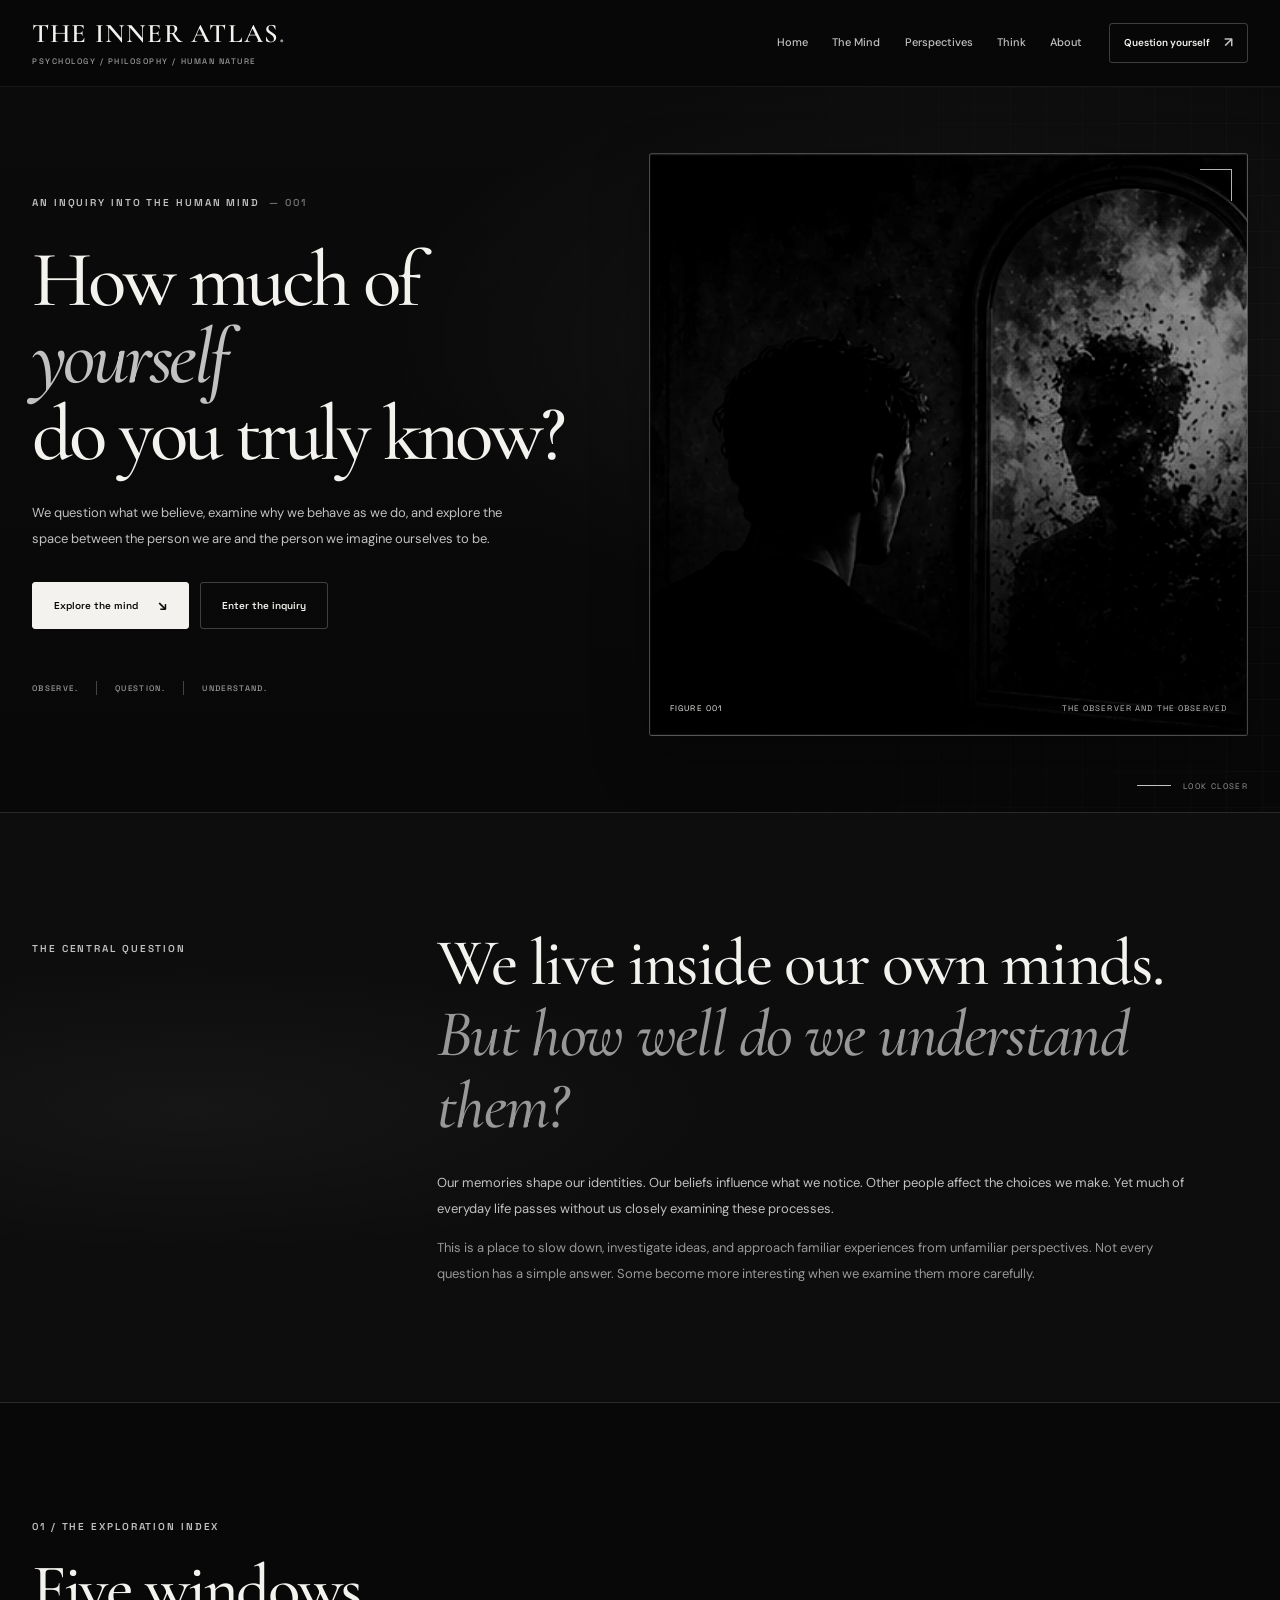
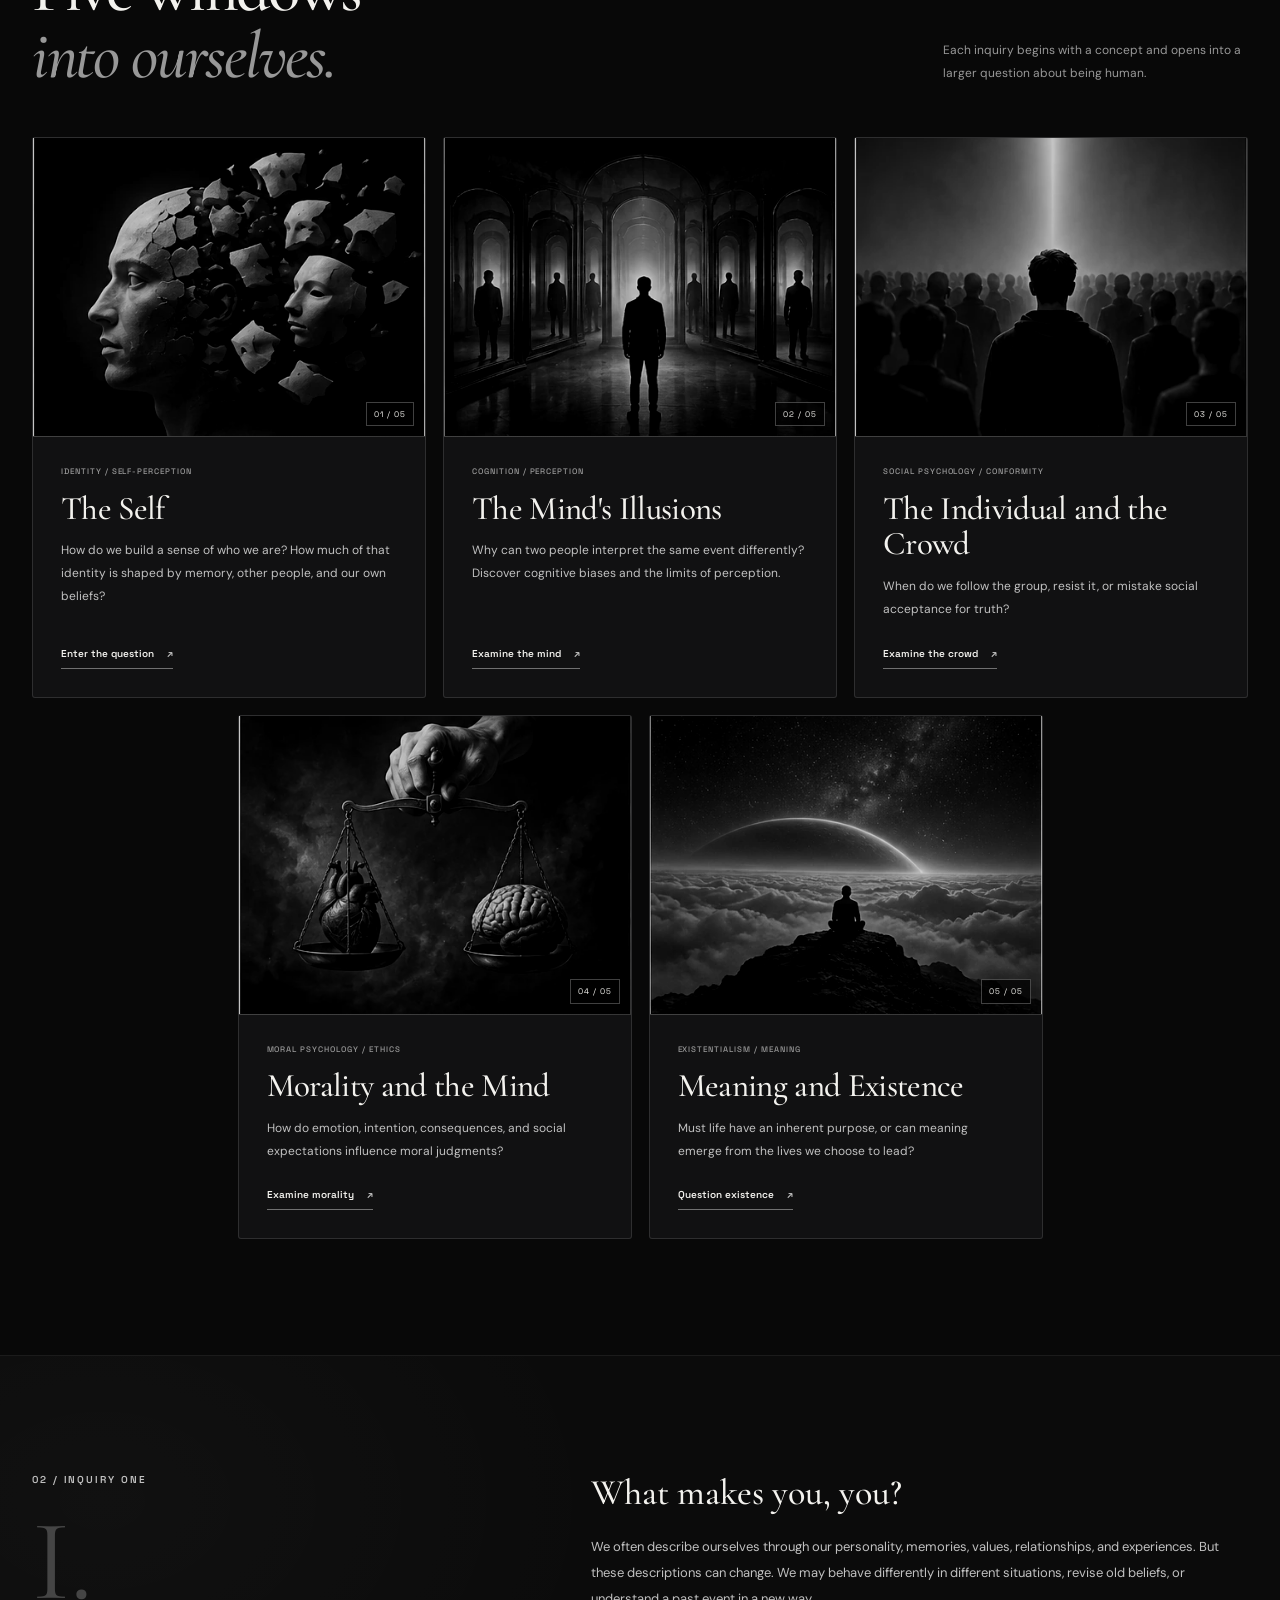
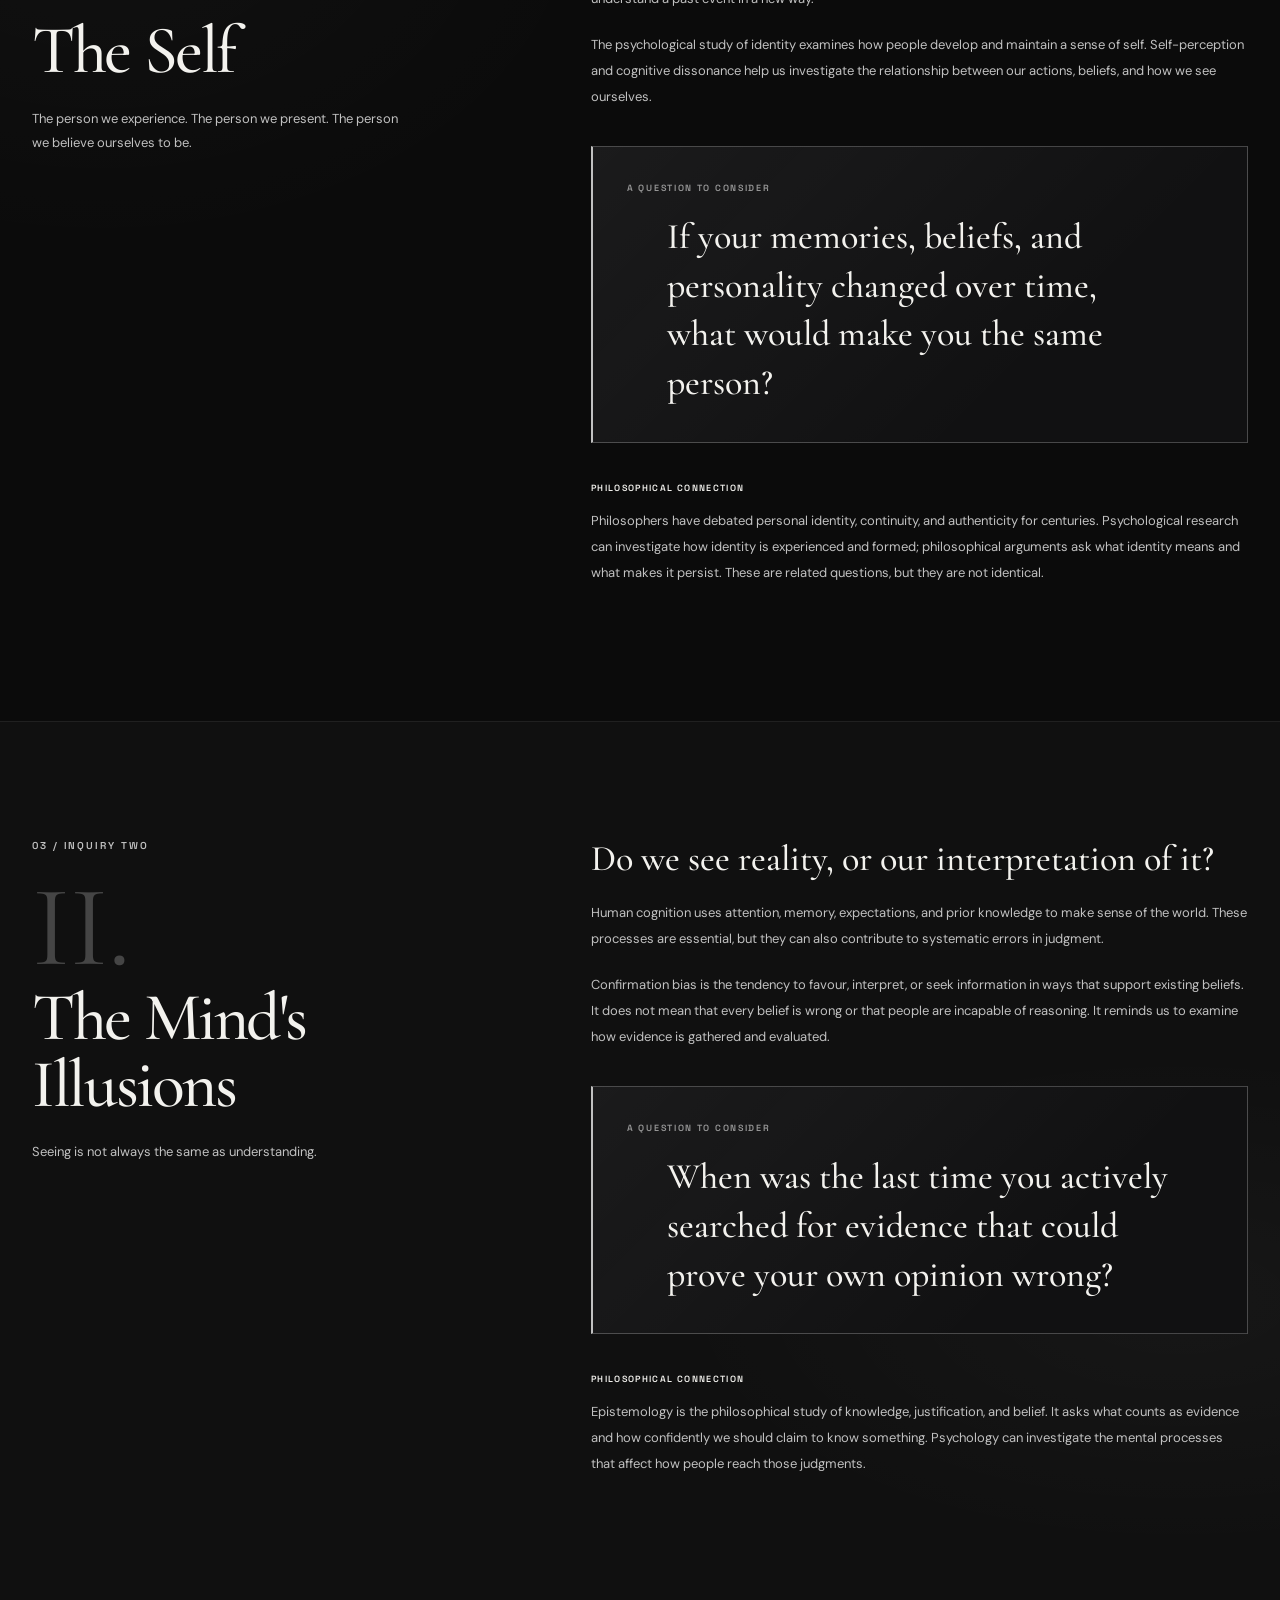
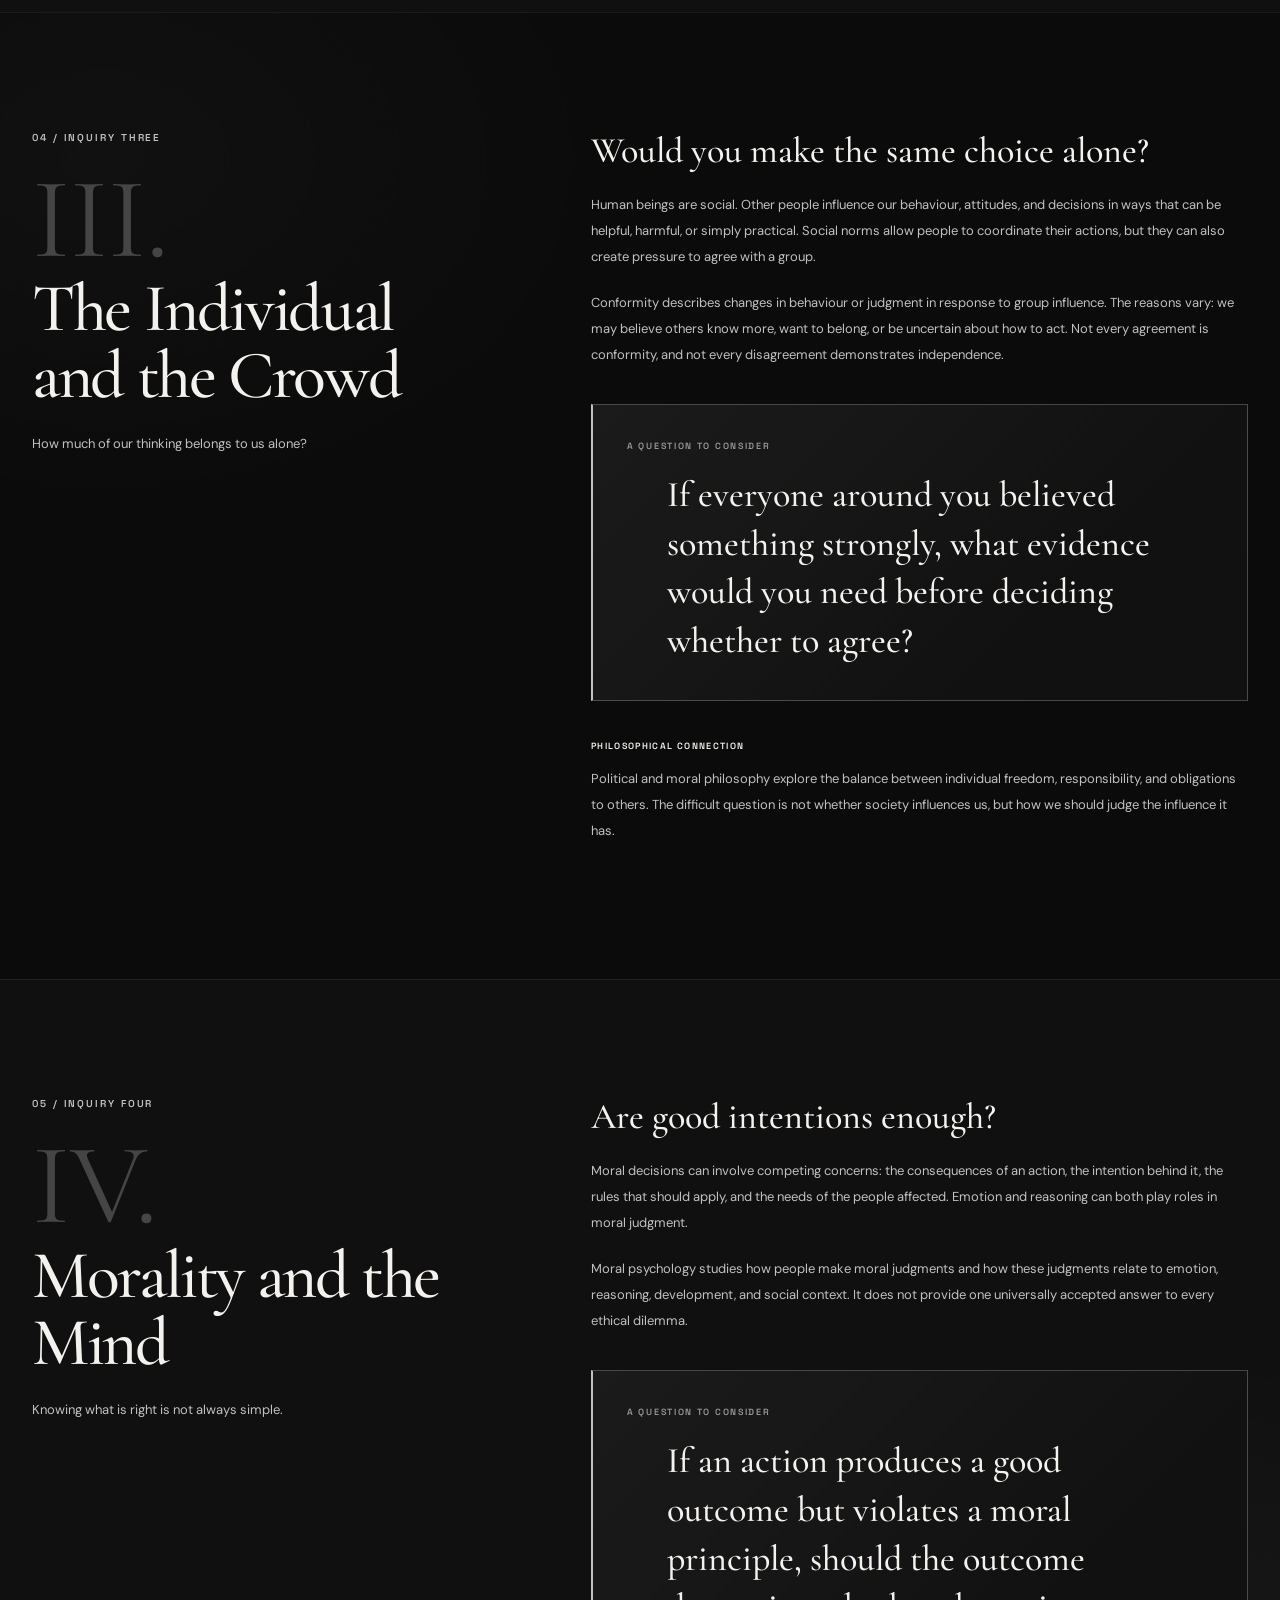
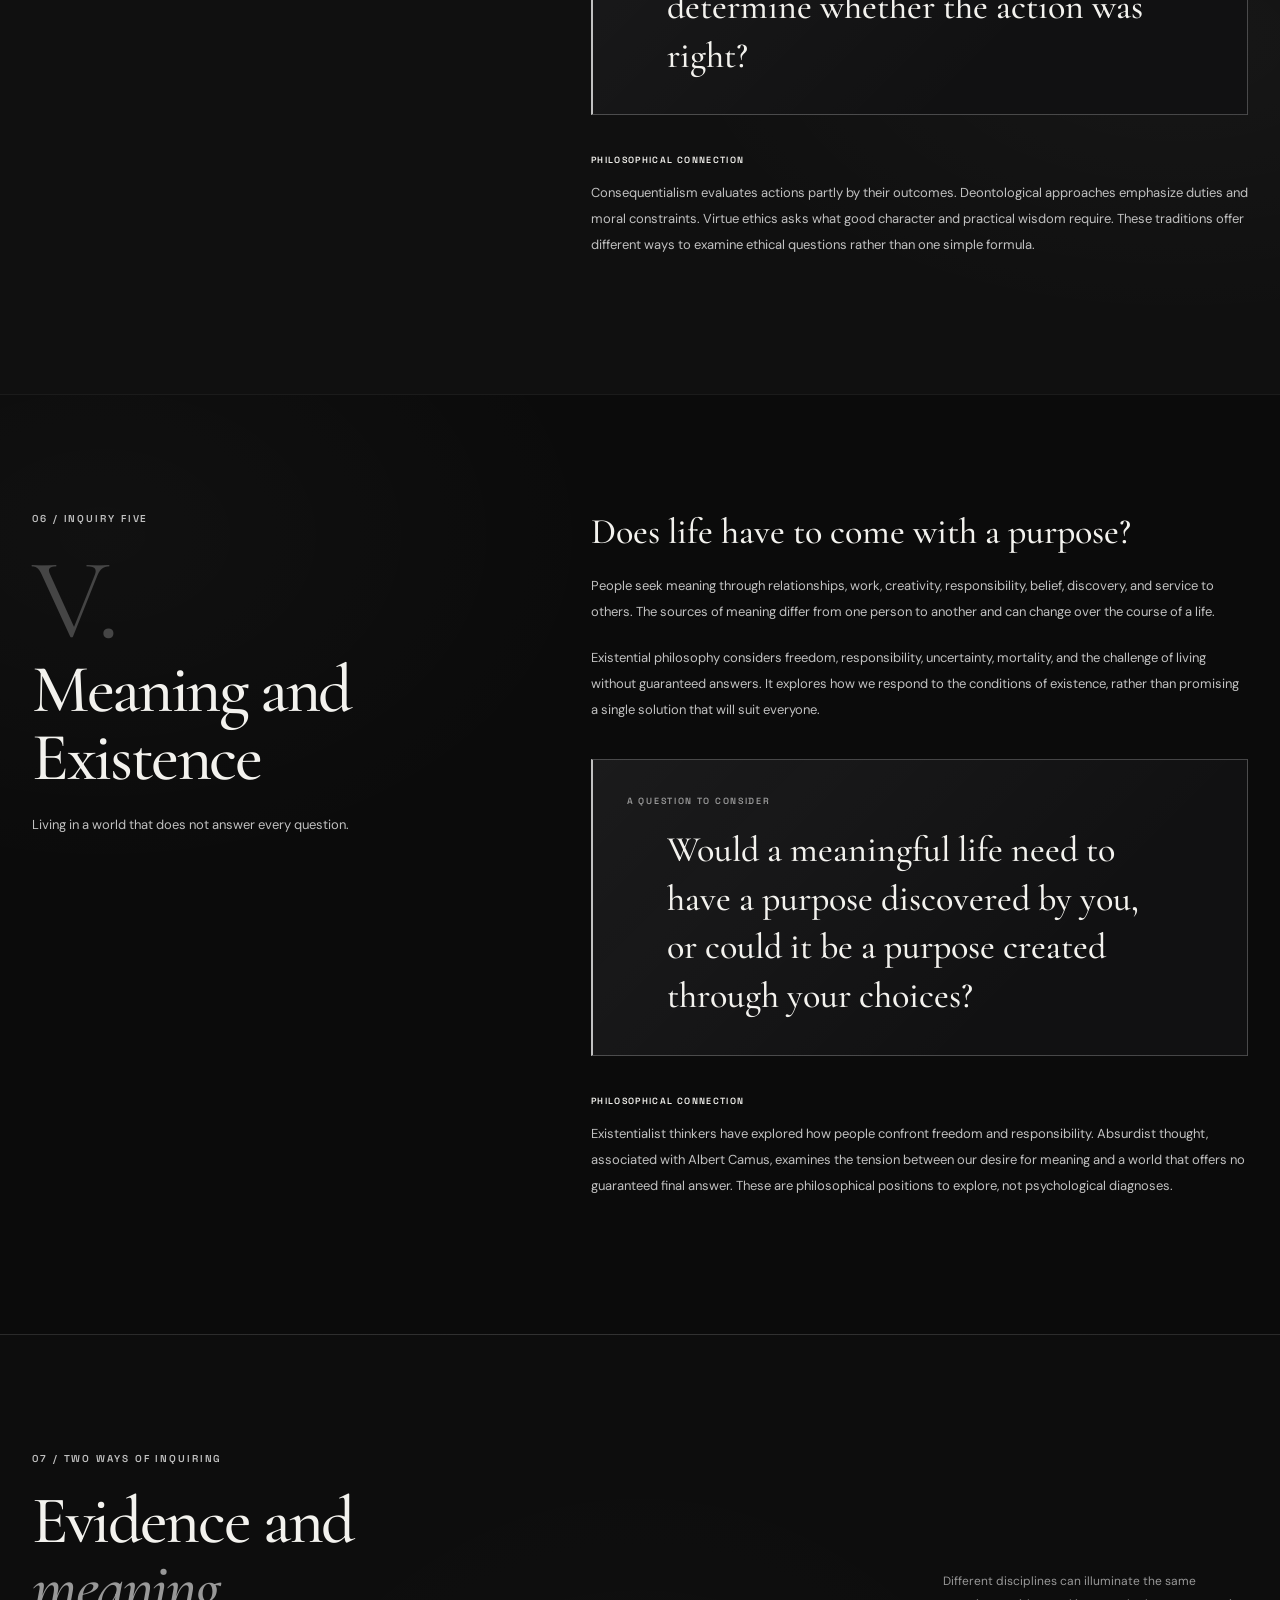
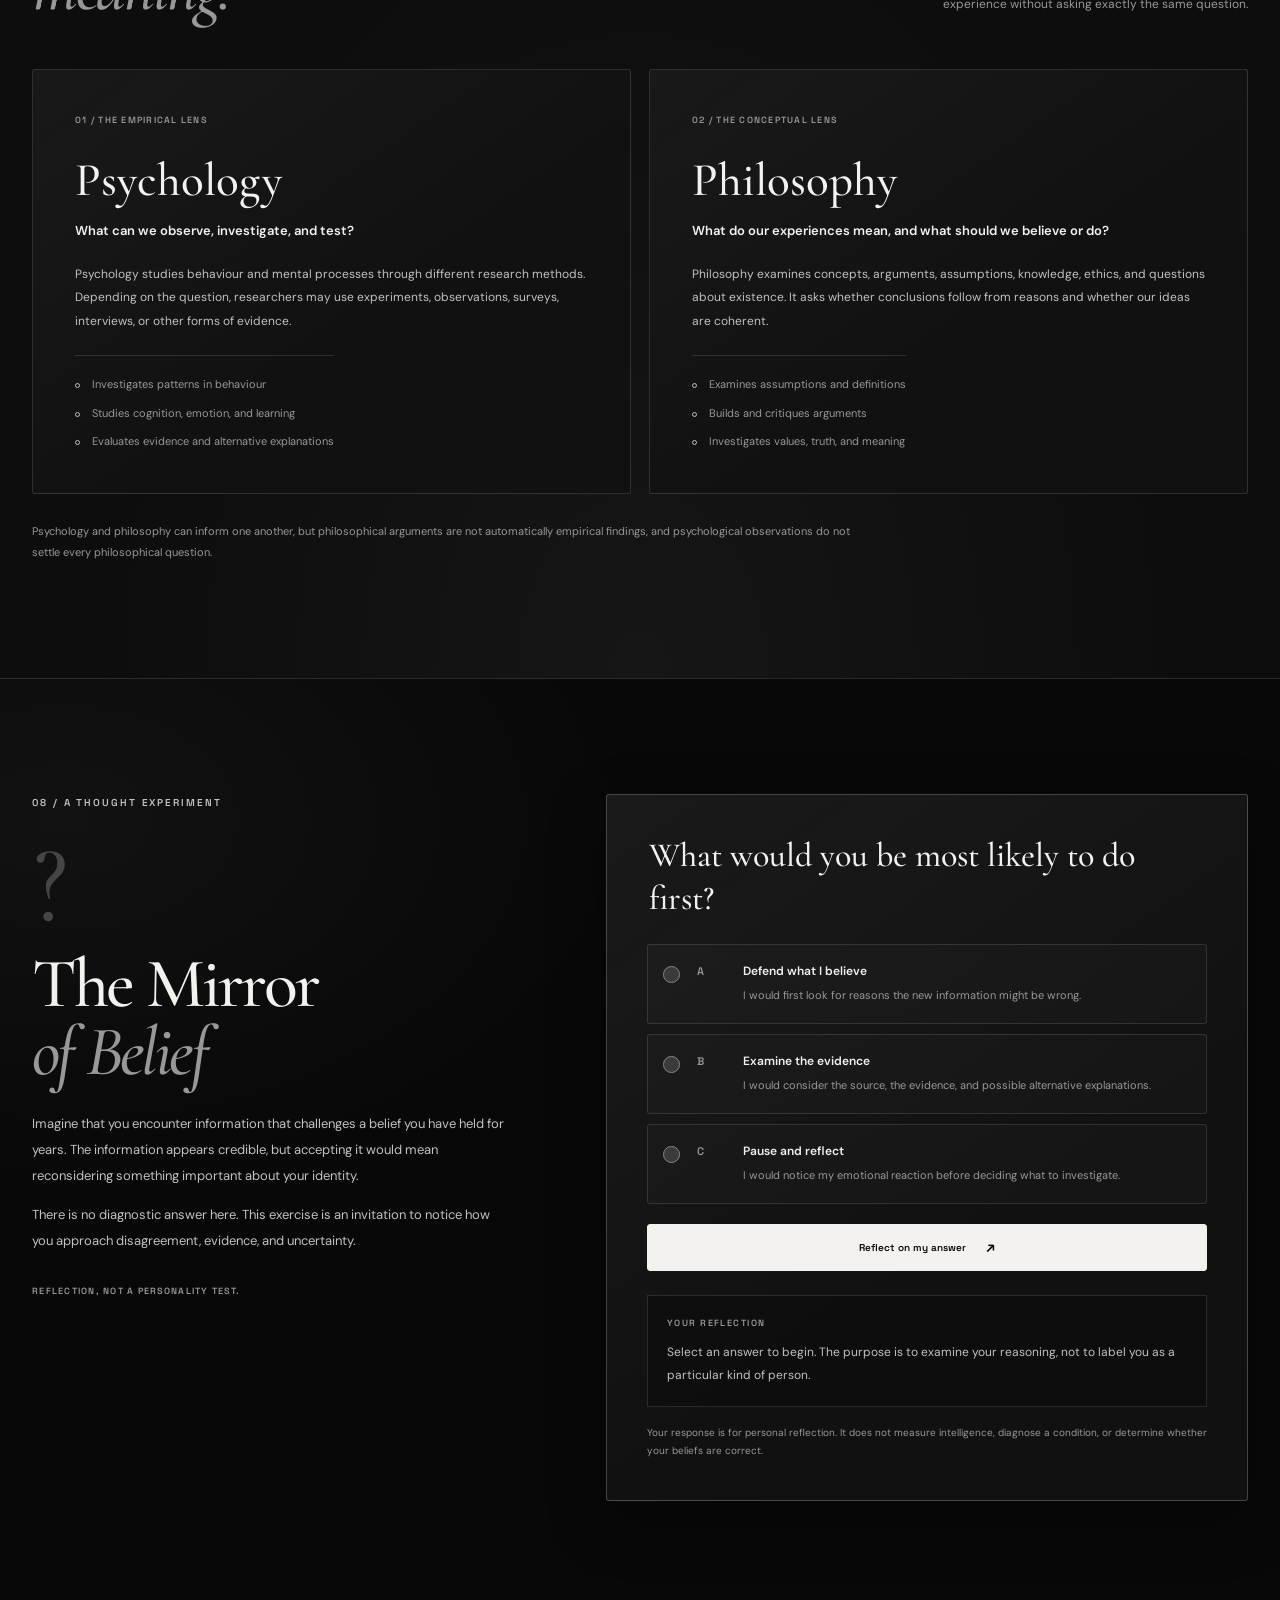
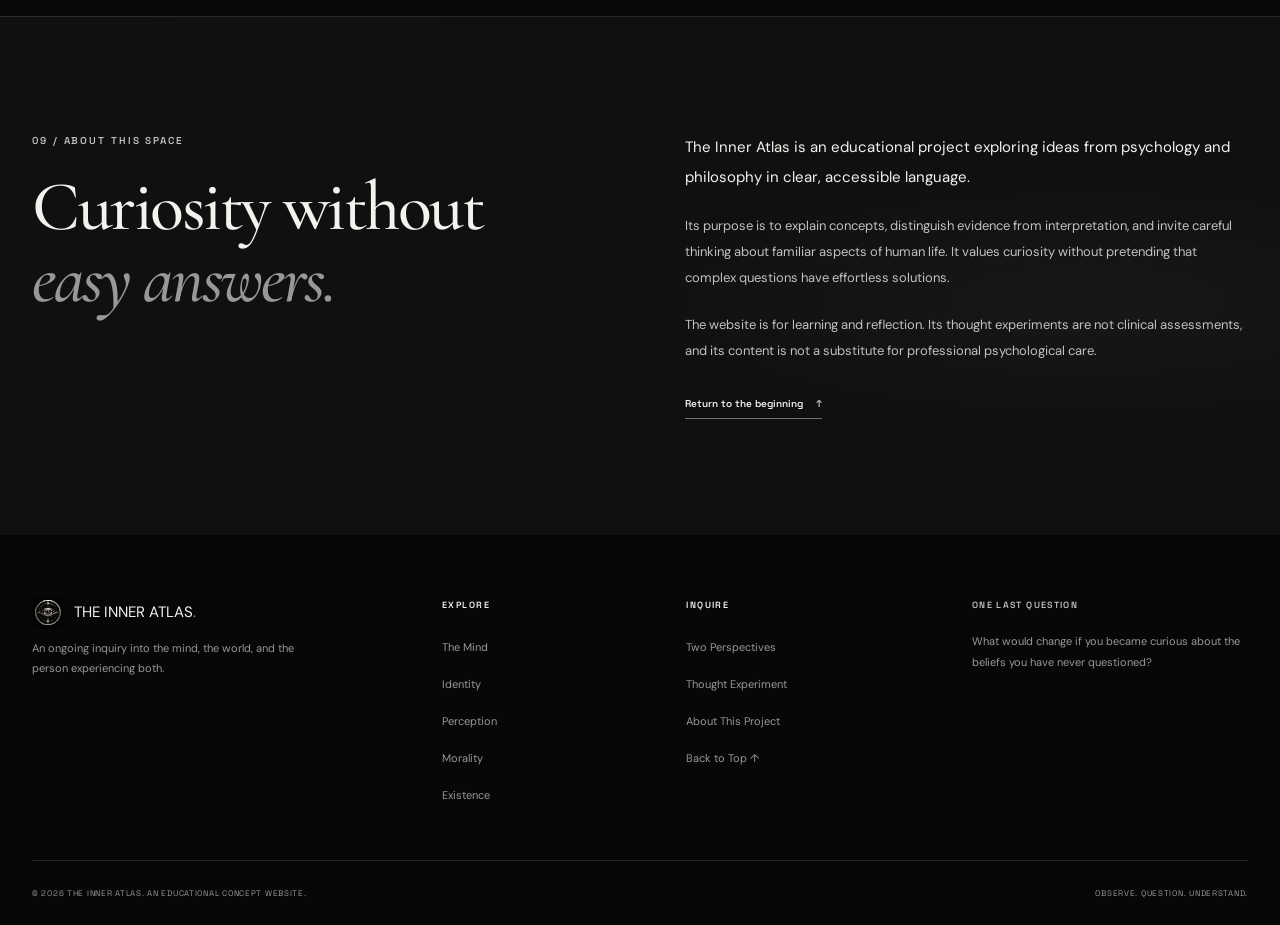
==== index.html @ 7ffdab87 "Add The Inner Atlas landing page" ====
<!doctype html>
<html lang="en">
  <head>
    <meta charset="UTF-8" />
    <meta name="viewport" content="width=device-width, initial-scale=1.0" />

    <meta
      name="description"
      content="The Inner Atlas explores psychology, philosophy, human behaviour, identity, morality, and the questions that shape our understanding of ourselves."
    />
    <meta name="theme-color" content="#080808" />
    <meta
      property="og:title"
      content="THE INNER ATLAS | Psychology, Philosophy & Human Nature"
    />
    <meta
      property="og:description"
      content="An exploration of the human mind, the stories we tell ourselves, and the questions that challenge what we believe."
    />

    <title>THE INNER ATLAS | Psychology, Philosophy &amp; Human Nature</title>

    <link rel="icon" href="assets/icons/favicon.svg" type="image/svg+xml" />
    <link rel="stylesheet" href="style.css" />
    <script src="script.js" defer></script>
  </head>

  <body id="top">
    <a class="skip-link" href="#main-content">Skip to content</a>

    <!-- HEADER AND PRIMARY NAVIGATION -->
    <header class="site-header" id="top">
      <div class="container header-inner">
        <a class="site-brand" href="#home" aria-label="The Inner Atlas, home">
          <span class="brand-name"
            >THE INNER ATLAS<span class="brand-period">.</span></span
          >
          <span class="brand-subtitle"
            >PSYCHOLOGY / PHILOSOPHY / HUMAN NATURE</span
          >
        </a>

        <button
          class="menu-toggle"
          type="button"
          aria-label="Open navigation menu"
          aria-controls="primary-navigation"
          aria-expanded="false"
        >
          <span class="menu-toggle-line"></span>
          <span class="menu-toggle-line"></span>
        </button>

        <nav
          class="primary-navigation"
          id="primary-navigation"
          aria-label="Main navigation"
        >
          <ul class="nav-list">
            <li><a href="#home">Home</a></li>
            <li><a href="#concepts">The Mind</a></li>
            <li><a href="#perspectives">Perspectives</a></li>
            <li><a href="#thought-experiment">Think</a></li>
            <li><a href="#about">About</a></li>
          </ul>
          <a class="nav-cta" href="#thought-experiment">
            Question yourself <span aria-hidden="true">↗</span>
          </a>
        </nav>
      </div>
    </header>

    <main id="main-content">
      <!-- HERO -->
      <section class="hero-section" id="home" aria-labelledby="hero-title">
        <div class="container hero-layout">
          <div class="hero-copy">
            <p class="eyebrow">
              AN INQUIRY INTO THE HUMAN MIND
              <span class="eyebrow-index">— 001</span>
            </p>

            <h1 id="hero-title">
              How much of
              <span class="hero-title-light">yourself</span>
              do you truly know?
            </h1>

            <p class="hero-description">
              We question what we believe, examine why we behave as we do, and
              explore the space between the person we are and the person we
              imagine ourselves to be.
            </p>

            <div class="hero-actions">
              <a class="button button-primary" href="#concepts">
                Explore the mind <span aria-hidden="true">↘</span>
              </a>
              <a class="button button-secondary" href="#thought-experiment">
                Enter the inquiry
              </a>
            </div>

            <div class="hero-meta">
              <span>OBSERVE.</span>
              <span>QUESTION.</span>
              <span>UNDERSTAND.</span>
            </div>
          </div>

          <figure class="hero-visual">
            <img
              src="assets/images/hero-self-reflection.webp"
              alt="A solitary figure facing a vast reflective space, suggesting a search for self-understanding"
              fetchpriority="high"
            />
            <div class="hero-image-overlay" aria-hidden="true"></div>
            <figcaption class="hero-image-caption">
              <span>FIGURE 001</span>
              <span>THE OBSERVER AND THE OBSERVED</span>
            </figcaption>
          </figure>
        </div>

        <a class="scroll-indicator" href="#introduction">
          <span class="scroll-line" aria-hidden="true"></span>
          <span>LOOK CLOSER</span>
        </a>
      </section>

      <!-- INTRODUCTION -->
      <section
        class="introduction-section"
        id="introduction"
        aria-labelledby="introduction-title"
      >
        <div class="container introduction-layout">
          <p class="eyebrow">THE CENTRAL QUESTION</p>
          <div class="introduction-copy">
            <h2 id="introduction-title">
              We live inside our own minds.
              <span>But how well do we understand them?</span>
            </h2>
            <p>
              Our memories shape our identities. Our beliefs influence what we
              notice. Other people affect the choices we make. Yet much of
              everyday life passes without us closely examining these processes.
            </p>
            <p>
              This is a place to slow down, investigate ideas, and approach
              familiar experiences from unfamiliar perspectives. Not every
              question has a simple answer. Some become more interesting when we
              examine them more carefully.
            </p>
          </div>
        </div>
      </section>

      <!-- EXPLORATION INDEX -->
      <section
        class="concepts-section section-padding"
        id="concepts"
        aria-labelledby="concepts-title"
      >
        <div class="container">
          <div class="section-heading">
            <div>
              <p class="eyebrow">01 / THE EXPLORATION INDEX</p>
              <h2 id="concepts-title">
                Five windows <span>into ourselves.</span>
              </h2>
            </div>
            <p class="section-heading-description">
              Each inquiry begins with a concept and opens into a larger
              question about being human.
            </p>
          </div>

          <div class="concepts-grid">
            <article class="concept-card">
              <a
                class="concept-image-link"
                href="#identity"
                aria-label="Explore identity and the self"
              >
                <img
                  src="assets/images/identity-and-self.webp"
                  alt="A reflective figure surrounded by architectural shadows"
                  loading="lazy"
                />
                <span class="image-index">01 / 05</span>
              </a>
              <div class="concept-card-content">
                <p class="concept-category">IDENTITY / SELF-PERCEPTION</p>
                <h3><a href="#identity">The Self</a></h3>
                <p>
                  How do we build a sense of who we are? How much of that
                  identity is shaped by memory, other people, and our own
                  beliefs?
                </p>
                <a class="text-link" href="#identity"
                  >Enter the question <span aria-hidden="true">↗</span></a
                >
              </div>
            </article>

            <article class="concept-card">
              <a
                class="concept-image-link"
                href="#mental-illusions"
                aria-label="Explore the mind's illusions"
              >
                <img
                  src="assets/images/minds-illusions.webp"
                  alt="An abstract arrangement of light and shadow representing different ways of seeing"
                  loading="lazy"
                />
                <span class="image-index">02 / 05</span>
              </a>
              <div class="concept-card-content">
                <p class="concept-category">COGNITION / PERCEPTION</p>
                <h3><a href="#mental-illusions">The Mind's Illusions</a></h3>
                <p>
                  Why can two people interpret the same event differently?
                  Discover cognitive biases and the limits of perception.
                </p>
                <a class="text-link" href="#mental-illusions"
                  >Examine the mind <span aria-hidden="true">↗</span></a
                >
              </div>
            </article>

            <article class="concept-card">
              <a
                class="concept-image-link"
                href="#individual-and-crowd"
                aria-label="Explore the individual and the crowd"
              >
                <img
                  src="assets/images/individual-and-crowd.webp"
                  alt="Multiple human silhouettes in a large shadowy space"
                  loading="lazy"
                />
                <span class="image-index">03 / 05</span>
              </a>
              <div class="concept-card-content">
                <p class="concept-category">SOCIAL PSYCHOLOGY / CONFORMITY</p>
                <h3>
                  <a href="#individual-and-crowd"
                    >The Individual and the Crowd</a
                  >
                </h3>
                <p>
                  When do we follow the group, resist it, or mistake social
                  acceptance for truth?
                </p>
                <a class="text-link" href="#individual-and-crowd"
                  >Examine the crowd <span aria-hidden="true">↗</span></a
                >
              </div>
            </article>

            <article class="concept-card">
              <a
                class="concept-image-link"
                href="#morality"
                aria-label="Explore morality and the human mind"
              >
                <img
                  src="assets/images/morality-and-mind.webp"
                  alt="A dramatic monochrome composition of balanced forms and deep shadows"
                  loading="lazy"
                />
                <span class="image-index">04 / 05</span>
              </a>
              <div class="concept-card-content">
                <p class="concept-category">MORAL PSYCHOLOGY / ETHICS</p>
                <h3><a href="#morality">Morality and the Mind</a></h3>
                <p>
                  How do emotion, intention, consequences, and social
                  expectations influence moral judgments?
                </p>
                <a class="text-link" href="#morality"
                  >Examine morality <span aria-hidden="true">↗</span></a
                >
              </div>
            </article>

            <article class="concept-card">
              <a
                class="concept-image-link"
                href="#meaning-and-existence"
                aria-label="Explore meaning and existence"
              >
                <img
                  src="assets/images/meaning-and-existence.webp"
                  alt="A lone figure looking into a vast and quiet landscape"
                  loading="lazy"
                />
                <span class="image-index">05 / 05</span>
              </a>
              <div class="concept-card-content">
                <p class="concept-category">EXISTENTIALISM / MEANING</p>
                <h3>
                  <a href="#meaning-and-existence">Meaning and Existence</a>
                </h3>
                <p>
                  Must life have an inherent purpose, or can meaning emerge from
                  the lives we choose to lead?
                </p>
                <a class="text-link" href="#meaning-and-existence"
                  >Question existence <span aria-hidden="true">↗</span></a
                >
              </div>
            </article>
          </div>
        </div>
      </section>

      <!-- CONCEPT 01: IDENTITY -->
      <section
        class="inquiry-section section-padding"
        id="identity"
        aria-labelledby="identity-title"
      >
        <div class="container inquiry-layout">
          <div class="inquiry-heading">
            <p class="eyebrow">02 / INQUIRY ONE</p>
            <p class="inquiry-number" aria-hidden="true">I.</p>
            <h2 id="identity-title">The Self</h2>
            <p class="inquiry-subtitle">
              The person we experience. The person we present. The person we
              believe ourselves to be.
            </p>
          </div>
          <div class="inquiry-content">
            <h3>What makes you, you?</h3>
            <p>
              We often describe ourselves through our personality, memories,
              values, relationships, and experiences. But these descriptions can
              change. We may behave differently in different situations, revise
              old beliefs, or understand a past event in a new way.
            </p>
            <p>
              The psychological study of identity examines how people develop
              and maintain a sense of self. Self-perception and cognitive
              dissonance help us investigate the relationship between our
              actions, beliefs, and how we see ourselves.
            </p>
            <div class="inquiry-question">
              <p class="eyebrow">A QUESTION TO CONSIDER</p>
              <blockquote>
                If your memories, beliefs, and personality changed over time,
                what would make you the same person?
              </blockquote>
            </div>
            <p class="perspective-label">PHILOSOPHICAL CONNECTION</p>
            <p>
              Philosophers have debated personal identity, continuity, and
              authenticity for centuries. Psychological research can investigate
              how identity is experienced and formed; philosophical arguments
              ask what identity means and what makes it persist. These are
              related questions, but they are not identical.
            </p>
          </div>
        </div>
      </section>

      <!-- CONCEPT 02: PERCEPTION -->
      <section
        class="inquiry-section inquiry-section-alt section-padding"
        id="mental-illusions"
        aria-labelledby="illusions-title"
      >
        <div class="container inquiry-layout">
          <div class="inquiry-heading">
            <p class="eyebrow">03 / INQUIRY TWO</p>
            <p class="inquiry-number" aria-hidden="true">II.</p>
            <h2 id="illusions-title">The Mind's Illusions</h2>
            <p class="inquiry-subtitle">
              Seeing is not always the same as understanding.
            </p>
          </div>
          <div class="inquiry-content">
            <h3>Do we see reality, or our interpretation of it?</h3>
            <p>
              Human cognition uses attention, memory, expectations, and prior
              knowledge to make sense of the world. These processes are
              essential, but they can also contribute to systematic errors in
              judgment.
            </p>
            <p>
              Confirmation bias is the tendency to favour, interpret, or seek
              information in ways that support existing beliefs. It does not
              mean that every belief is wrong or that people are incapable of
              reasoning. It reminds us to examine how evidence is gathered and
              evaluated.
            </p>
            <div class="inquiry-question">
              <p class="eyebrow">A QUESTION TO CONSIDER</p>
              <blockquote>
                When was the last time you actively searched for evidence that
                could prove your own opinion wrong?
              </blockquote>
            </div>
            <p class="perspective-label">PHILOSOPHICAL CONNECTION</p>
            <p>
              Epistemology is the philosophical study of knowledge,
              justification, and belief. It asks what counts as evidence and how
              confidently we should claim to know something. Psychology can
              investigate the mental processes that affect how people reach
              those judgments.
            </p>
          </div>
        </div>
      </section>

      <!-- CONCEPT 03: SOCIAL PSYCHOLOGY -->
      <section
        class="inquiry-section section-padding"
        id="individual-and-crowd"
        aria-labelledby="crowd-title"
      >
        <div class="container inquiry-layout">
          <div class="inquiry-heading">
            <p class="eyebrow">04 / INQUIRY THREE</p>
            <p class="inquiry-number" aria-hidden="true">III.</p>
            <h2 id="crowd-title">The Individual and the Crowd</h2>
            <p class="inquiry-subtitle">
              How much of our thinking belongs to us alone?
            </p>
          </div>
          <div class="inquiry-content">
            <h3>Would you make the same choice alone?</h3>
            <p>
              Human beings are social. Other people influence our behaviour,
              attitudes, and decisions in ways that can be helpful, harmful, or
              simply practical. Social norms allow people to coordinate their
              actions, but they can also create pressure to agree with a group.
            </p>
            <p>
              Conformity describes changes in behaviour or judgment in response
              to group influence. The reasons vary: we may believe others know
              more, want to belong, or be uncertain about how to act. Not every
              agreement is conformity, and not every disagreement demonstrates
              independence.
            </p>
            <div class="inquiry-question">
              <p class="eyebrow">A QUESTION TO CONSIDER</p>
              <blockquote>
                If everyone around you believed something strongly, what
                evidence would you need before deciding whether to agree?
              </blockquote>
            </div>
            <p class="perspective-label">PHILOSOPHICAL CONNECTION</p>
            <p>
              Political and moral philosophy explore the balance between
              individual freedom, responsibility, and obligations to others. The
              difficult question is not whether society influences us, but how
              we should judge the influence it has.
            </p>
          </div>
        </div>
      </section>

      <!-- CONCEPT 04: MORALITY -->
      <section
        class="inquiry-section inquiry-section-alt section-padding"
        id="morality"
        aria-labelledby="morality-title"
      >
        <div class="container inquiry-layout">
          <div class="inquiry-heading">
            <p class="eyebrow">05 / INQUIRY FOUR</p>
            <p class="inquiry-number" aria-hidden="true">IV.</p>
            <h2 id="morality-title">Morality and the Mind</h2>
            <p class="inquiry-subtitle">
              Knowing what is right is not always simple.
            </p>
          </div>
          <div class="inquiry-content">
            <h3>Are good intentions enough?</h3>
            <p>
              Moral decisions can involve competing concerns: the consequences
              of an action, the intention behind it, the rules that should
              apply, and the needs of the people affected. Emotion and reasoning
              can both play roles in moral judgment.
            </p>
            <p>
              Moral psychology studies how people make moral judgments and how
              these judgments relate to emotion, reasoning, development, and
              social context. It does not provide one universally accepted
              answer to every ethical dilemma.
            </p>
            <div class="inquiry-question">
              <p class="eyebrow">A QUESTION TO CONSIDER</p>
              <blockquote>
                If an action produces a good outcome but violates a moral
                principle, should the outcome determine whether the action was
                right?
              </blockquote>
            </div>
            <p class="perspective-label">PHILOSOPHICAL CONNECTION</p>
            <p>
              Consequentialism evaluates actions partly by their outcomes.
              Deontological approaches emphasize duties and moral constraints.
              Virtue ethics asks what good character and practical wisdom
              require. These traditions offer different ways to examine ethical
              questions rather than one simple formula.
            </p>
          </div>
        </div>
      </section>

      <!-- CONCEPT 05: EXISTENCE -->
      <section
        class="inquiry-section section-padding"
        id="meaning-and-existence"
        aria-labelledby="existence-title"
      >
        <div class="container inquiry-layout">
          <div class="inquiry-heading">
            <p class="eyebrow">06 / INQUIRY FIVE</p>
            <p class="inquiry-number" aria-hidden="true">V.</p>
            <h2 id="existence-title">Meaning and Existence</h2>
            <p class="inquiry-subtitle">
              Living in a world that does not answer every question.
            </p>
          </div>
          <div class="inquiry-content">
            <h3>Does life have to come with a purpose?</h3>
            <p>
              People seek meaning through relationships, work, creativity,
              responsibility, belief, discovery, and service to others. The
              sources of meaning differ from one person to another and can
              change over the course of a life.
            </p>
            <p>
              Existential philosophy considers freedom, responsibility,
              uncertainty, mortality, and the challenge of living without
              guaranteed answers. It explores how we respond to the conditions
              of existence, rather than promising a single solution that will
              suit everyone.
            </p>
            <div class="inquiry-question">
              <p class="eyebrow">A QUESTION TO CONSIDER</p>
              <blockquote>
                Would a meaningful life need to have a purpose discovered by
                you, or could it be a purpose created through your choices?
              </blockquote>
            </div>
            <p class="perspective-label">PHILOSOPHICAL CONNECTION</p>
            <p>
              Existentialist thinkers have explored how people confront freedom
              and responsibility. Absurdist thought, associated with Albert
              Camus, examines the tension between our desire for meaning and a
              world that offers no guaranteed final answer. These are
              philosophical positions to explore, not psychological diagnoses.
            </p>
          </div>
        </div>
      </section>

      <!-- PSYCHOLOGY AND PHILOSOPHY -->
      <section
        class="perspectives-section section-padding"
        id="perspectives"
        aria-labelledby="perspectives-title"
      >
        <div class="container">
          <div class="section-heading">
            <div>
              <p class="eyebrow">07 / TWO WAYS OF INQUIRING</p>
              <h2 id="perspectives-title">
                Evidence and <span>meaning.</span>
              </h2>
            </div>
            <p class="section-heading-description">
              Different disciplines can illuminate the same experience without
              asking exactly the same question.
            </p>
          </div>

          <div class="perspectives-grid">
            <article class="perspective-card">
              <p class="perspective-number">01 / THE EMPIRICAL LENS</p>
              <h3>Psychology</h3>
              <p class="perspective-question">
                What can we observe, investigate, and test?
              </p>
              <p>
                Psychology studies behaviour and mental processes through
                different research methods. Depending on the question,
                researchers may use experiments, observations, surveys,
                interviews, or other forms of evidence.
              </p>
              <ul class="perspective-list">
                <li>Investigates patterns in behaviour</li>
                <li>Studies cognition, emotion, and learning</li>
                <li>Evaluates evidence and alternative explanations</li>
              </ul>
            </article>

            <article class="perspective-card">
              <p class="perspective-number">02 / THE CONCEPTUAL LENS</p>
              <h3>Philosophy</h3>
              <p class="perspective-question">
                What do our experiences mean, and what should we believe or do?
              </p>
              <p>
                Philosophy examines concepts, arguments, assumptions, knowledge,
                ethics, and questions about existence. It asks whether
                conclusions follow from reasons and whether our ideas are
                coherent.
              </p>
              <ul class="perspective-list">
                <li>Examines assumptions and definitions</li>
                <li>Builds and critiques arguments</li>
                <li>Investigates values, truth, and meaning</li>
              </ul>
            </article>
          </div>

          <p class="perspectives-note">
            Psychology and philosophy can inform one another, but philosophical
            arguments are not automatically empirical findings, and
            psychological observations do not settle every philosophical
            question.
          </p>
        </div>
      </section>

      <!-- THOUGHT EXPERIMENT -->
      <section
        class="thought-experiment-section section-padding"
        id="thought-experiment"
        aria-labelledby="experiment-title"
      >
        <div class="container experiment-layout">
          <div class="experiment-introduction">
            <p class="eyebrow">08 / A THOUGHT EXPERIMENT</p>
            <p class="experiment-index" aria-hidden="true">?</p>
            <h2 id="experiment-title">The Mirror <span>of Belief</span></h2>
            <p>
              Imagine that you encounter information that challenges a belief
              you have held for years. The information appears credible, but
              accepting it would mean reconsidering something important about
              your identity.
            </p>
            <p>
              There is no diagnostic answer here. This exercise is an invitation
              to notice how you approach disagreement, evidence, and
              uncertainty.
            </p>
            <p class="experiment-note">REFLECTION, NOT A PERSONALITY TEST.</p>
          </div>

          <div class="experiment-panel">
            <form id="reflection-form">
              <fieldset class="reflection-fieldset">
                <legend>What would you be most likely to do first?</legend>
                <div class="reflection-options">
                  <label class="reflection-option" for="answer-a">
                    <input
                      type="radio"
                      id="answer-a"
                      name="reflection-answer"
                      value="defend"
                      required
                    />
                    <span class="option-marker" aria-hidden="true">A</span>
                    <span class="option-copy">
                      <strong>Defend what I believe</strong>
                      <span
                        >I would first look for reasons the new information
                        might be wrong.</span
                      >
                    </span>
                  </label>

                  <label class="reflection-option" for="answer-b">
                    <input
                      type="radio"
                      id="answer-b"
                      name="reflection-answer"
                      value="investigate"
                      required
                    />
                    <span class="option-marker" aria-hidden="true">B</span>
                    <span class="option-copy">
                      <strong>Examine the evidence</strong>
                      <span
                        >I would consider the source, the evidence, and possible
                        alternative explanations.</span
                      >
                    </span>
                  </label>

                  <label class="reflection-option" for="answer-c">
                    <input
                      type="radio"
                      id="answer-c"
                      name="reflection-answer"
                      value="reflect"
                      required
                    />
                    <span class="option-marker" aria-hidden="true">C</span>
                    <span class="option-copy">
                      <strong>Pause and reflect</strong>
                      <span
                        >I would notice my emotional reaction before deciding
                        what to investigate.</span
                      >
                    </span>
                  </label>
                </div>
              </fieldset>

              <button
                class="button button-primary reflection-submit"
                id="reflection-submit"
                type="submit"
              >
                Reflect on my answer <span aria-hidden="true">↗</span>
              </button>
            </form>

            <div
              class="reflection-result"
              id="reflection-result"
              role="status"
              aria-live="polite"
              aria-atomic="true"
            >
              <p class="result-label">YOUR REFLECTION</p>
              <p>
                Select an answer to begin. The purpose is to examine your
                reasoning, not to label you as a particular kind of person.
              </p>
            </div>

            <p class="experiment-disclaimer">
              Your response is for personal reflection. It does not measure
              intelligence, diagnose a condition, or determine whether your
              beliefs are correct.
            </p>
          </div>
        </div>
      </section>

      <!-- ABOUT THE INNER ATLAS -->
      <section
        class="about-section section-padding"
        id="about"
        aria-labelledby="about-title"
      >
        <div class="container about-layout">
          <div class="about-heading">
            <p class="eyebrow">09 / ABOUT THIS SPACE</p>
            <h2 id="about-title">
              Curiosity without <span>easy answers.</span>
            </h2>
          </div>
          <div class="about-copy">
            <p>
              The Inner Atlas is an educational project exploring ideas from
              psychology and philosophy in clear, accessible language.
            </p>
            <p>
              Its purpose is to explain concepts, distinguish evidence from
              interpretation, and invite careful thinking about familiar aspects
              of human life. It values curiosity without pretending that complex
              questions have effortless solutions.
            </p>
            <p>
              The website is for learning and reflection. Its thought
              experiments are not clinical assessments, and its content is not a
              substitute for professional psychological care.
            </p>
            <a class="text-link" href="#top"
              >Return to the beginning <span aria-hidden="true">↑</span></a
            >
          </div>
        </div>
      </section>
    </main>

    <!-- FOOTER -->
    <footer class="site-footer">
      <div class="container footer-main">
        <div class="footer-brand">
          <a class="brand" href="#home" aria-label="The Inner Atlas home">
            <img
              class="brand-icon"
              src="assets/icons/favicon.svg"
              alt=""
              width="32"
              height="32"
            />
            <span>THE INNER ATLAS<span class="brand-period">.</span> </span>
          </a>
          <p>
            An ongoing inquiry into the mind, the world, and the person
            experiencing both.
          </p>
        </div>

        <div class="footer-column">
          <h2>EXPLORE</h2>
          <ul>
            <li><a href="#concepts">The Mind</a></li>
            <li><a href="#identity">Identity</a></li>
            <li><a href="#mental-illusions">Perception</a></li>
            <li><a href="#morality">Morality</a></li>
            <li><a href="#meaning-and-existence">Existence</a></li>
          </ul>
        </div>

        <div class="footer-column">
          <h2>INQUIRE</h2>
          <ul>
            <li><a href="#perspectives">Two Perspectives</a></li>
            <li><a href="#thought-experiment">Thought Experiment</a></li>
            <li><a href="#about">About This Project</a></li>
            <li><a href="#top">Back to Top ↑</a></li>
          </ul>
        </div>

        <div class="footer-note">
          <p class="footer-note-label">ONE LAST QUESTION</p>
          <p>
            What would change if you became curious about the beliefs you have
            never questioned?
          </p>
        </div>
      </div>

      <div class="container footer-bottom">
        <p>&copy; 2026 THE INNER ATLAS. AN EDUCATIONAL CONCEPT WEBSITE.</p>
        <p class="footer-credit">OBSERVE. QUESTION. UNDERSTAND.</p>
      </div>
    </footer>
  </body>
</html>
---- style.css ----
/* ==========================================================
   THE HUMAN CONDITION
   Psychology / Philosophy / Existence

   Visual identity:
   Monochrome Gothic Editorial + Psychological Surrealism

   Palette: Black / Charcoal / Silver / Soft White
   Stage: CSS and responsive visual system
   ========================================================== */

/* ----------------------------------------------------------
   01. DESIGN TOKENS
   ---------------------------------------------------------- */

@import url("https://fonts.googleapis.com/css2?family=Cormorant+Garamond:wght@400;500;600;700&family=DM+Sans:wght@400;500;600;700&family=Space+Grotesk:wght@400;500;600;700&display=swap");

:root {
  color-scheme: dark;

  --black: #080808;
  --black-soft: #0b0b0b;
  --surface: #111112;
  --surface-raised: #181819;
  --surface-hover: #202021;

  --white: #f3f2ee;
  --white-pure: #ffffff;
  --silver: #c1c1c1;
  --grey: #989898;
  --grey-mid: #707070;
  --grey-dark: #454545;
  --grey-deep: #282828;

  --border: rgba(255, 255, 255, 0.12);
  --border-strong: rgba(255, 255, 255, 0.22);
  --border-subtle: rgba(255, 255, 255, 0.065);

  --font-editorial: "Cormorant Garamond", Georgia, serif;
  --font-body: "DM Sans", Arial, sans-serif;
  --font-ui: "Space Grotesk", Arial, sans-serif;

  --container: 1220px;
  --header-height: 86px;

  --radius-small: 3px;
  --radius-medium: 7px;
  --radius-large: 12px;

  --shadow-card: 0 20px 55px rgba(0, 0, 0, 0.34);
  --shadow-hover: 0 25px 65px rgba(0, 0, 0, 0.5);

  --ease: cubic-bezier(0.22, 1, 0.36, 1);
  --transition-fast: 180ms ease;
  --transition-normal: 280ms ease;
}

/* ----------------------------------------------------------
   02. RESET AND GLOBAL STYLES
   ---------------------------------------------------------- */

*,
*::before,
*::after {
  box-sizing: border-box;
}

html {
  scroll-behavior: smooth;
  scroll-padding-top: calc(var(--header-height) + 22px);
  background: var(--black);
}

body {
  min-width: 320px;
  margin: 0;
  overflow-wrap: break-word;
  background: var(--black);
  color: var(--white);
  font-family: var(--font-body);
  font-size: 15px;
  line-height: 1.8;
  -webkit-font-smoothing: antialiased;
  text-rendering: optimizeLegibility;
}

body,
button,
input,
textarea,
select {
  font-family: var(--font-body);
}

img {
  display: block;
  max-width: 100%;
}

figure {
  margin: 0;
}

h1,
h2,
h3,
p,
blockquote {
  margin-top: 0;
}

h1,
h2,
h3 {
  font-weight: 400;
}

ul {
  margin-top: 0;
}

button,
input,
textarea,
select {
  font-size: inherit;
}

button,
a {
  -webkit-tap-highlight-color: transparent;
}

a {
  color: inherit;
  text-decoration: none;
}

button {
  color: inherit;
}

button:focus-visible,
a:focus-visible,
input:focus-visible {
  outline: 2px solid var(--white-pure);
  outline-offset: 5px;
}

::selection {
  color: var(--black);
  background: var(--white);
}

.container {
  width: min(var(--container), calc(100% - 64px));
  margin-inline: auto;
}

.section-padding {
  padding-block: clamp(78px, 9vw, 132px);
}

.eyebrow {
  display: flex;
  align-items: center;
  flex-wrap: wrap;
  gap: 9px;
  margin-bottom: 22px;
  color: var(--silver);
  font-family: var(--font-ui);
  font-size: 10px;
  font-weight: 600;
  letter-spacing: 0.19em;
  line-height: 1.7;
  text-transform: uppercase;
}

.eyebrow-index {
  color: var(--grey-mid);
}

.skip-link {
  position: fixed;
  z-index: 1000;
  top: 12px;
  left: 12px;
  padding: 12px 18px;
  transform: translateY(-160%);
  border: 1px solid var(--white);
  border-radius: var(--radius-small);
  background: var(--black);
  color: var(--white);
}

.skip-link:focus {
  transform: translateY(0);
}

/* ----------------------------------------------------------
   03. HEADER AND BRAND
   ---------------------------------------------------------- */

.site-header {
  position: sticky;
  z-index: 100;
  top: 0;
  border-bottom: 1px solid var(--border-subtle);
  background: rgba(8, 8, 8, 0.91);
  -webkit-backdrop-filter: blur(18px);
  backdrop-filter: blur(18px);
}

.header-inner {
  display: flex;
  min-height: var(--header-height);
  align-items: center;
  justify-content: space-between;
  gap: 28px;
}

.site-brand {
  display: inline-flex;
  min-width: 0;
  flex-direction: column;
  align-items: flex-start;
  flex: 0 1 auto;
}

.brand-name {
  font-family: var(--font-editorial);
  font-size: clamp(19px, 2.1vw, 27px);
  font-weight: 600;
  letter-spacing: 0.045em;
  line-height: 1.15;
}

.brand-period {
  color: var(--grey);
}

.brand-subtitle {
  margin-top: 5px;
  color: var(--grey);
  font-family: var(--font-ui);
  font-size: 8px;
  font-weight: 500;
  letter-spacing: 0.19em;
  line-height: 1.5;
}

.primary-navigation {
  display: flex;
  align-items: center;
  justify-content: flex-end;
  gap: clamp(16px, 2.1vw, 30px);
}

.nav-list {
  display: flex;
  align-items: center;
  flex-wrap: wrap;
  gap: clamp(13px, 1.9vw, 26px);
  margin: 0;
  padding: 0;
  list-style: none;
}

.nav-list a {
  position: relative;
  display: inline-flex;
  min-height: 42px;
  align-items: center;
  color: var(--silver);
  font-size: 11px;
  font-weight: 500;
  transition: color var(--transition-fast);
}

.nav-list a::after {
  position: absolute;
  right: 0;
  bottom: 5px;
  left: 0;
  height: 1px;
  transform: scaleX(0);
  transform-origin: left;
  background: var(--white);
  content: "";
  transition: transform 250ms var(--ease);
}

.nav-list a:hover,
.nav-list a:focus-visible {
  color: var(--white-pure);
}

.nav-list a:hover::after,
.nav-list a:focus-visible::after {
  transform: scaleX(1);
}

.nav-cta {
  display: inline-flex;
  min-height: 40px;
  align-items: center;
  justify-content: center;
  gap: 14px;
  padding: 0 14px;
  border: 1px solid var(--border-strong);
  border-radius: var(--radius-small);
  color: var(--white);
  font-size: 10px;
  font-weight: 600;
  white-space: nowrap;
  transition:
    background var(--transition-fast),
    border-color var(--transition-fast);
}

.nav-cta span {
  color: var(--silver);
  font-size: 14px;
  transition: transform var(--transition-fast);
}

.nav-cta:hover {
  border-color: var(--white);
  background: rgba(255, 255, 255, 0.07);
}

.nav-cta:hover span {
  transform: translate(2px, -2px);
}

/* The menu button is enabled in the mobile-navigation stage. */
.menu-toggle {
  display: none;
}

/* ----------------------------------------------------------
   04. BUTTONS AND TEXT LINKS
   ---------------------------------------------------------- */

.button {
  display: inline-flex;
  min-height: 47px;
  align-items: center;
  justify-content: center;
  gap: 20px;
  padding: 0 21px;
  border: 1px solid transparent;
  border-radius: var(--radius-small);
  font-family: var(--font-ui);
  font-size: 10px;
  font-weight: 600;
  line-height: 1.5;
  text-align: center;
  transition:
    transform var(--transition-normal),
    background var(--transition-normal),
    border-color var(--transition-normal),
    color var(--transition-normal);
}

.button span {
  font-size: 15px;
  transition: transform var(--transition-fast);
}

.button:hover {
  transform: translateY(-2px);
}

.button:hover span {
  transform: translate(2px, -2px);
}

.button-primary {
  border-color: var(--white);
  background: var(--white);
  color: var(--black);
}

.button-primary:hover {
  border-color: var(--white-pure);
  background: var(--white-pure);
}

.button-secondary {
  border-color: var(--border-strong);
  background: transparent;
  color: var(--white);
}

.button-secondary:hover {
  border-color: var(--white);
  background: rgba(255, 255, 255, 0.055);
}

.text-link {
  display: inline-flex;
  align-items: center;
  gap: 13px;
  padding-bottom: 5px;
  border-bottom: 1px solid var(--grey-mid);
  color: var(--white);
  font-family: var(--font-ui);
  font-size: 10px;
  font-weight: 600;
  transition:
    color var(--transition-fast),
    border-color var(--transition-fast);
}

.text-link span {
  color: var(--silver);
  transition: transform var(--transition-fast);
}

.text-link:hover {
  border-color: var(--white);
  color: var(--white-pure);
}

.text-link:hover span {
  transform: translate(3px, -2px);
}

/* ----------------------------------------------------------
   05. HERO SECTION
   ---------------------------------------------------------- */

.hero-section {
  position: relative;
  isolation: isolate;
  overflow: hidden;
  border-bottom: 1px solid var(--border);
  background:
    radial-gradient(
      ellipse at 77% 35%,
      rgba(255, 255, 255, 0.055),
      transparent 38rem
    ),
    linear-gradient(180deg, #0b0b0b, #080808);
}

.hero-section::before {
  position: absolute;
  z-index: -1;
  top: 0;
  right: 0;
  width: 52%;
  height: 100%;
  background-image:
    linear-gradient(rgba(255, 255, 255, 0.025) 1px, transparent 1px),
    linear-gradient(90deg, rgba(255, 255, 255, 0.025) 1px, transparent 1px);
  background-size: 36px 36px;
  content: "";
  mask-image: linear-gradient(to left, #000, transparent);
  pointer-events: none;
}

.hero-layout {
  display: grid;
  min-height: min(725px, calc(100svh - var(--header-height)));
  grid-template-columns: minmax(0, 0.96fr) minmax(0, 1.04fr);
  align-items: center;
  gap: clamp(34px, 5vw, 74px);
  padding-block: 66px 76px;
}

.hero-copy {
  position: relative;
  z-index: 2;
  padding-block: 15px;
}

.hero-copy > .eyebrow {
  margin-bottom: 31px;
}

.hero-copy h1 {
  max-width: 650px;
  margin-bottom: 27px;
  font-family: var(--font-editorial);
  font-size: clamp(57px, 6.2vw, 88px);
  font-weight: 500;
  letter-spacing: -0.045em;
  line-height: 0.97;
}

.hero-title-light {
  display: block;
  color: var(--silver);
  font-style: italic;
}

.hero-description {
  max-width: 470px;
  margin-bottom: 30px;
  color: var(--silver);
  font-size: 13px;
  line-height: 2;
}

.hero-actions {
  display: flex;
  flex-wrap: wrap;
  gap: 11px;
}

.hero-meta {
  display: flex;
  flex-wrap: wrap;
  gap: 12px 18px;
  margin-top: 52px;
  color: var(--grey);
  font-family: var(--font-ui);
  font-size: 8px;
  font-weight: 500;
  letter-spacing: 0.17em;
}

.hero-meta span + span {
  padding-left: 18px;
  border-left: 1px solid var(--grey-dark);
}

.hero-visual {
  position: relative;
  isolation: isolate;
  overflow: hidden;
  min-height: 490px;
  align-self: stretch;
  border: 1px solid var(--border-strong);
  border-radius: var(--radius-small);
  background:
    radial-gradient(circle at 50% 25%, #656565, transparent 23%),
    radial-gradient(ellipse at 60% 100%, #303030, transparent 58%),
    linear-gradient(145deg, #272727, #0d0d0d 68%);
  box-shadow: var(--shadow-card);
}

.hero-visual::before {
  position: absolute;
  z-index: 2;
  inset: 0;
  border: 1px solid rgba(255, 255, 255, 0.04);
  background: linear-gradient(
    90deg,
    rgba(0, 0, 0, 0.2),
    transparent 50%,
    rgba(0, 0, 0, 0.18)
  );
  content: "";
  pointer-events: none;
}

.hero-visual::after {
  position: absolute;
  z-index: 3;
  top: 15px;
  right: 15px;
  width: 32px;
  height: 32px;
  border-top: 1px solid rgba(255, 255, 255, 0.7);
  border-right: 1px solid rgba(255, 255, 255, 0.7);
  content: "";
  pointer-events: none;
}

.hero-visual img {
  position: absolute;
  z-index: -1;
  inset: 0;
  width: 100%;
  height: 100%;
  object-fit: cover;
  object-position: center;
  filter: grayscale(100%) contrast(1.12) brightness(0.75);
  transition:
    transform 900ms var(--ease),
    filter 600ms ease;
}

.hero-visual:hover img {
  transform: scale(1.025);
  filter: grayscale(100%) contrast(1.05) brightness(0.9);
}

.hero-image-overlay {
  position: absolute;
  z-index: 1;
  inset: 0;
  background: linear-gradient(
    180deg,
    rgba(0, 0, 0, 0.06) 15%,
    rgba(0, 0, 0, 0.1) 48%,
    rgba(0, 0, 0, 0.78) 100%
  );
  pointer-events: none;
}

.hero-image-caption {
  position: absolute;
  z-index: 4;
  right: 20px;
  bottom: 20px;
  left: 20px;
  display: flex;
  flex-wrap: wrap;
  justify-content: space-between;
  gap: 10px;
  color: var(--silver);
  font-family: var(--font-ui);
  font-size: 8px;
  letter-spacing: 0.14em;
}

.hero-image-caption span:first-child {
  color: var(--white);
}

.scroll-indicator {
  position: absolute;
  right: max(32px, calc((100% - var(--container)) / 2));
  bottom: 19px;
  display: flex;
  align-items: center;
  gap: 12px;
  color: var(--grey);
  font-family: var(--font-ui);
  font-size: 8px;
  letter-spacing: 0.17em;
}

.scroll-line {
  display: inline-block;
  width: 34px;
  height: 1px;
  background: var(--silver);
}

/* ----------------------------------------------------------
   06. INTRODUCTION
   ---------------------------------------------------------- */

.introduction-section {
  position: relative;
  overflow: hidden;
  border-bottom: 1px solid var(--border);
  background:
    radial-gradient(
      ellipse at 15% 50%,
      rgba(255, 255, 255, 0.035),
      transparent 34rem
    ),
    #0d0d0d;
  padding-block: clamp(80px, 9vw, 122px);
}

.introduction-layout {
  display: grid;
  grid-template-columns: minmax(170px, 0.56fr) minmax(0, 1.44fr);
  align-items: start;
  gap: clamp(35px, 7vw, 100px);
}

.introduction-layout > .eyebrow {
  margin-top: 12px;
}

.introduction-copy h2 {
  max-width: 800px;
  margin-bottom: 28px;
  font-family: var(--font-editorial);
  font-size: clamp(39px, 5.2vw, 66px);
  font-weight: 500;
  letter-spacing: -0.025em;
  line-height: 1.08;
}

.introduction-copy h2 span {
  display: block;
  color: var(--grey);
  font-style: italic;
}

.introduction-copy p {
  max-width: 760px;
  color: var(--silver);
  font-size: 13px;
  line-height: 2;
}

.introduction-copy p:last-child {
  margin-bottom: 0;
  color: var(--grey);
}

/* ----------------------------------------------------------
   07. SHARED SECTION HEADINGS
   ---------------------------------------------------------- */

.section-heading {
  display: flex;
  align-items: flex-end;
  justify-content: space-between;
  gap: 35px;
  margin-bottom: 48px;
}

.section-heading .eyebrow {
  margin-bottom: 20px;
}

.section-heading h2 {
  margin-bottom: 0;
  font-family: var(--font-editorial);
  font-size: clamp(43px, 5.3vw, 67px);
  font-weight: 500;
  letter-spacing: -0.035em;
  line-height: 1;
}

.section-heading h2 span {
  display: block;
  color: var(--grey);
  font-style: italic;
}

.section-heading-description {
  max-width: 305px;
  margin-bottom: 5px;
  color: var(--grey);
  font-size: 12px;
  line-height: 1.9;
}

/* ----------------------------------------------------------
   08. EXPLORATION INDEX / CONCEPT CARDS
   ---------------------------------------------------------- */

.concepts-section {
  background: var(--black);
}

.concepts-grid {
  display: grid;
  grid-template-columns: repeat(6, minmax(0, 1fr));
  gap: 17px;
}

.concept-card {
  display: flex;
  min-width: 0;
  grid-column: span 2;
  flex-direction: column;
  border: 1px solid var(--border);
  border-radius: var(--radius-small);
  background: var(--surface);
  transition:
    transform 260ms var(--ease),
    border-color var(--transition-normal),
    background var(--transition-normal);
}

.concept-card:nth-child(4) {
  grid-column: 2 / span 2;
}

.concept-card:hover {
  transform: translateY(-4px);
  border-color: var(--border-strong);
  background: var(--surface-raised);
}

.concept-image-link {
  position: relative;
  display: block;
  overflow: hidden;
  aspect-ratio: 4 / 3.05;
  border-bottom: 1px solid var(--border);
  background:
    radial-gradient(circle at 50% 40%, #4a4a4a, transparent 38%),
    linear-gradient(145deg, #272727, #0b0b0b);
}

.concept-image-link img {
  width: 100%;
  height: 100%;
  object-fit: cover;
  filter: grayscale(100%) contrast(1.08) brightness(0.8);
  transition:
    transform 700ms var(--ease),
    filter 400ms ease;
}

.concept-image-link:hover img {
  transform: scale(1.045);
  filter: grayscale(100%) contrast(1.02) brightness(0.95);
}

.image-index {
  position: absolute;
  right: 11px;
  bottom: 10px;
  padding: 4px 7px;
  border: 1px solid rgba(255, 255, 255, 0.25);
  background: rgba(0, 0, 0, 0.72);
  color: var(--white);
  font-family: var(--font-ui);
  font-size: 8px;
  letter-spacing: 0.12em;
}

.concept-card-content {
  display: flex;
  flex: 1;
  flex-direction: column;
  align-items: flex-start;
  padding: clamp(20px, 2.5vw, 28px);
}

.concept-category {
  margin-bottom: 12px;
  color: var(--grey);
  font-family: var(--font-ui);
  font-size: 8px;
  font-weight: 500;
  letter-spacing: 0.12em;
  line-height: 1.7;
}

.concept-card h3 {
  margin-bottom: 13px;
  color: var(--white);
  font-family: var(--font-editorial);
  font-size: clamp(26px, 2.8vw, 33px);
  font-weight: 500;
  letter-spacing: -0.02em;
  line-height: 1.08;
}

.concept-card h3 a {
  transition: color var(--transition-fast);
}

.concept-card h3 a:hover {
  color: var(--silver);
}

.concept-card-content > p:not(.concept-category) {
  margin-bottom: 24px;
  color: var(--silver);
  font-size: 12px;
  line-height: 1.9;
}

.concept-card .text-link {
  margin-top: auto;
}

/* ----------------------------------------------------------
   09. FULL CONCEPT INQUIRIES
   ---------------------------------------------------------- */

.inquiry-section {
  position: relative;
  border-top: 1px solid var(--border-subtle);
  background:
    radial-gradient(
      ellipse at 8% 15%,
      rgba(255, 255, 255, 0.025),
      transparent 32rem
    ),
    #0b0b0b;
}

.inquiry-section-alt {
  background:
    radial-gradient(
      ellipse at 92% 65%,
      rgba(255, 255, 255, 0.028),
      transparent 32rem
    ),
    #101010;
}

.inquiry-layout {
  display: grid;
  grid-template-columns: minmax(0, 0.82fr) minmax(0, 1.18fr);
  align-items: start;
  gap: clamp(48px, 8vw, 112px);
}

.inquiry-heading {
  position: sticky;
  top: calc(var(--header-height) + 25px);
  align-self: start;
}

.inquiry-heading .eyebrow {
  margin-bottom: 22px;
}

.inquiry-number {
  margin-bottom: 4px;
  color: var(--grey-dark);
  font-family: var(--font-editorial);
  font-size: clamp(70px, 9vw, 120px);
  font-weight: 400;
  line-height: 0.9;
}

.inquiry-heading h2 {
  max-width: 500px;
  margin-bottom: 22px;
  font-family: var(--font-editorial);
  font-size: clamp(43px, 5.3vw, 69px);
  font-weight: 500;
  letter-spacing: -0.035em;
  line-height: 0.99;
}

.inquiry-subtitle {
  max-width: 380px;
  margin-bottom: 0;
  color: var(--silver);
  font-size: 13px;
  line-height: 1.9;
}

.inquiry-content {
  min-width: 0;
}

.inquiry-content h3 {
  margin-bottom: 20px;
  font-family: var(--font-editorial);
  font-size: clamp(27px, 3vw, 36px);
  font-weight: 500;
  line-height: 1.2;
}

.inquiry-content > p {
  margin-bottom: 20px;
  color: var(--silver);
  font-size: 13px;
  line-height: 2;
}

.inquiry-question {
  margin-block: 36px;
  padding: clamp(22px, 3vw, 34px);
  border: 1px solid var(--border-strong);
  border-left: 2px solid var(--silver);
  background:
    linear-gradient(135deg, rgba(255, 255, 255, 0.045), transparent 70%),
    var(--surface);
}

.inquiry-question .eyebrow {
  margin-bottom: 17px;
  color: var(--grey);
  font-size: 9px;
}

.inquiry-question blockquote {
  margin-bottom: 0;
  color: var(--white);
  font-family: var(--font-editorial);
  font-size: clamp(25px, 3vw, 36px);
  font-weight: 500;
  line-height: 1.35;
}

.perspective-label {
  margin-bottom: 11px !important;
  color: var(--white) !important;
  font-family: var(--font-ui);
  font-size: 9px !important;
  font-weight: 600;
  letter-spacing: 0.15em;
}

/* ----------------------------------------------------------
   10. TWO PERSPECTIVES: PSYCHOLOGY AND PHILOSOPHY
   ---------------------------------------------------------- */

.perspectives-section {
  border-top: 1px solid var(--border);
  border-bottom: 1px solid var(--border);
  background:
    radial-gradient(
      ellipse at 50% 100%,
      rgba(255, 255, 255, 0.035),
      transparent 35rem
    ),
    #0d0d0d;
}

.perspectives-grid {
  display: grid;
  grid-template-columns: repeat(2, minmax(0, 1fr));
  gap: 18px;
}

.perspective-card {
  display: flex;
  flex-direction: column;
  align-items: flex-start;
  min-width: 0;
  padding: clamp(26px, 3.5vw, 42px);
  border: 1px solid var(--border);
  border-radius: var(--radius-small);
  background:
    linear-gradient(145deg, rgba(255, 255, 255, 0.035), transparent 58%),
    var(--surface);
  transition:
    border-color var(--transition-normal),
    background var(--transition-normal);
}

.perspective-card:hover {
  border-color: var(--border-strong);
  background-color: var(--surface-raised);
}

.perspective-number {
  margin-bottom: 28px;
  color: var(--grey);
  font-family: var(--font-ui);
  font-size: 9px;
  font-weight: 600;
  letter-spacing: 0.14em;
}

.perspective-card h3 {
  margin-bottom: 14px;
  font-family: var(--font-editorial);
  font-size: clamp(33px, 4vw, 47px);
  font-weight: 500;
  line-height: 1.05;
}

.perspective-question {
  margin-bottom: 20px;
  color: var(--white);
  font-size: 13px;
  font-weight: 600;
  line-height: 1.8;
}

.perspective-card > p:not(.perspective-number, .perspective-question) {
  margin-bottom: 22px;
  color: var(--silver);
  font-size: 12px;
  line-height: 1.95;
}

.perspective-list {
  display: flex;
  flex-direction: column;
  gap: 10px;
  margin: auto 0 0;
  padding: 19px 0 0;
  border-top: 1px solid var(--border);
  list-style: none;
}

.perspective-list li {
  position: relative;
  padding-left: 17px;
  color: var(--grey);
  font-size: 11px;
  line-height: 1.7;
}

.perspective-list li::before {
  position: absolute;
  top: 0.72em;
  left: 0;
  width: 5px;
  height: 5px;
  border: 1px solid var(--silver);
  border-radius: 50%;
  content: "";
}

.perspectives-note {
  max-width: 830px;
  margin: 27px 0 0;
  color: var(--grey);
  font-size: 11px;
  line-height: 1.9;
}

/* ----------------------------------------------------------
   11. THOUGHT EXPERIMENT
   ---------------------------------------------------------- */

.thought-experiment-section {
  position: relative;
  overflow: hidden;
  border-bottom: 1px solid var(--border);
  background:
    radial-gradient(
      ellipse at 5% 15%,
      rgba(255, 255, 255, 0.04),
      transparent 36rem
    ),
    #080808;
}

.experiment-layout {
  display: grid;
  grid-template-columns: minmax(0, 0.86fr) minmax(0, 1.14fr);
  align-items: start;
  gap: clamp(44px, 7vw, 94px);
}

.experiment-introduction {
  max-width: 475px;
}

.experiment-index {
  margin-bottom: 12px;
  color: var(--grey-dark);
  font-family: var(--font-editorial);
  font-size: 110px;
  font-weight: 400;
  line-height: 0.95;
}

.experiment-introduction h2 {
  margin-bottom: 24px;
  font-family: var(--font-editorial);
  font-size: clamp(48px, 5.5vw, 70px);
  font-weight: 500;
  letter-spacing: -0.04em;
  line-height: 0.98;
}

.experiment-introduction h2 span {
  display: block;
  color: var(--grey);
  font-style: italic;
}

.experiment-introduction
  > p:not(.eyebrow, .experiment-index, .experiment-note) {
  color: var(--silver);
  font-size: 13px;
  line-height: 2;
}

.experiment-note {
  margin-top: 29px;
  margin-bottom: 0;
  color: var(--grey);
  font-family: var(--font-ui);
  font-size: 9px;
  font-weight: 600;
  letter-spacing: 0.14em;
}

.experiment-panel {
  min-width: 0;
  padding: clamp(23px, 3.5vw, 40px);
  border: 1px solid var(--border-strong);
  border-radius: var(--radius-small);
  background:
    linear-gradient(145deg, rgba(255, 255, 255, 0.04), transparent 62%),
    var(--surface);
  box-shadow: var(--shadow-card);
}

.reflection-fieldset {
  min-width: 0;
  margin: 0;
  padding: 0;
  border: 0;
}

.reflection-fieldset legend {
  width: 100%;
  margin-bottom: 24px;
  color: var(--white);
  font-family: var(--font-editorial);
  font-size: clamp(25px, 3vw, 34px);
  font-weight: 500;
  line-height: 1.25;
}

.reflection-options {
  display: flex;
  flex-direction: column;
  gap: 10px;
}

.reflection-option {
  position: relative;
  display: grid;
  grid-template-columns: 22px 34px minmax(0, 1fr);
  align-items: start;
  gap: 12px;
  padding: 17px 15px;
  border: 1px solid var(--border);
  border-radius: var(--radius-small);
  background: rgba(255, 255, 255, 0.018);
  cursor: pointer;
  transition:
    border-color var(--transition-fast),
    background var(--transition-fast);
}

/* A visible keyboard focus indicator for the native radio. */
.reflection-option input {
  width: 17px;
  height: 17px;
  margin: 4px 0 0;
  accent-color: var(--white);
  cursor: pointer;
}

.reflection-option:has(input:checked) {
  border-color: var(--border-strong);
  background: rgba(255, 255, 255, 0.065);
}

.reflection-option:has(input:focus-visible) {
  outline: 2px solid var(--white);
  outline-offset: 3px;
}

.option-marker {
  color: var(--grey);
  font-family: var(--font-ui);
  font-size: 11px;
  font-weight: 600;
  line-height: 1.8;
}

.option-copy {
  display: flex;
  min-width: 0;
  flex-direction: column;
  gap: 5px;
}

.option-copy strong {
  color: var(--white);
  font-size: 12px;
  font-weight: 600;
  line-height: 1.6;
}

.option-copy > span {
  color: var(--grey);
  font-size: 11px;
  line-height: 1.8;
}

.reflection-submit {
  width: 100%;
  margin-top: 20px;
  cursor: pointer;
}

.reflection-result {
  margin-top: 24px;
  padding: 19px;
  border: 1px solid var(--border);
  background: rgba(0, 0, 0, 0.25);
}

.result-label {
  margin-bottom: 10px;
  color: var(--grey);
  font-family: var(--font-ui);
  font-size: 9px;
  font-weight: 600;
  letter-spacing: 0.16em;
}

.reflection-result > p:last-child {
  margin-bottom: 0;
  color: var(--silver);
  font-size: 12px;
  line-height: 1.9;
}

.experiment-disclaimer {
  margin: 17px 0 0;
  color: var(--grey);
  font-size: 10px;
  line-height: 1.8;
}

/* ----------------------------------------------------------
   12. ABOUT THE PROJECT
   ---------------------------------------------------------- */

.about-section {
  background:
    radial-gradient(
      ellipse at 85% 55%,
      rgba(255, 255, 255, 0.03),
      transparent 31rem
    ),
    #101010;
}

.about-layout {
  display: grid;
  grid-template-columns: minmax(0, 1fr) minmax(0, 1fr);
  align-items: start;
  gap: clamp(44px, 7vw, 94px);
}

.about-heading h2 {
  max-width: 570px;
  margin-bottom: 0;
  font-family: var(--font-editorial);
  font-size: clamp(43px, 5.5vw, 70px);
  font-weight: 500;
  letter-spacing: -0.035em;
  line-height: 1.02;
}

.about-heading h2 span {
  display: block;
  color: var(--grey);
  font-style: italic;
}

.about-copy > p {
  margin-bottom: 21px;
  color: var(--silver);
  font-size: 13px;
  line-height: 2;
}

.about-copy > p:first-child {
  color: var(--white);
  font-size: 15px;
}

.about-copy .text-link {
  margin-top: 10px;
}

/* ----------------------------------------------------------
   13. FOOTER
   ---------------------------------------------------------- */

.site-footer {
  background: #070707;
}

.footer-main {
  display: grid;
  grid-template-columns: 1.3fr 0.7fr 0.85fr 1fr;
  gap: clamp(24px, 4vw, 55px);
  padding-block: 62px 52px;
}

.footer-brand .site-brand {
  margin-bottom: 21px;
}

.footer-brand > p,
.footer-note > p:not(.footer-note-label) {
  max-width: 290px;
  margin-bottom: 0;
  color: var(--grey);
  font-size: 11px;
  line-height: 1.9;
}

.footer-column h2 {
  margin-bottom: 20px;
  color: var(--white);
  font-family: var(--font-ui);
  font-size: 9px;
  font-weight: 600;
  letter-spacing: 0.16em;
}

.footer-column ul {
  display: flex;
  flex-direction: column;
  align-items: flex-start;
  gap: 10px;
  margin: 0;
  padding: 0;
  list-style: none;
}

.footer-column li a {
  display: inline-flex;
  color: var(--grey);
  font-size: 11px;
  line-height: 1.7;
  transition: color var(--transition-fast);
}

.footer-column li a:hover {
  color: var(--white-pure);
}

.footer-note-label {
  margin-bottom: 18px;
  color: var(--silver);
  font-family: var(--font-ui);
  font-size: 9px;
  font-weight: 600;
  letter-spacing: 0.15em;
}

.footer-bottom {
  display: flex;
  min-height: 65px;
  align-items: center;
  justify-content: space-between;
  gap: 20px;
  padding-block: 16px;
  border-top: 1px solid var(--border);
}

.footer-bottom p {
  margin-bottom: 0;
  color: var(--grey);
  font-family: var(--font-ui);
  font-size: 8px;
  letter-spacing: 0.09em;
  line-height: 1.8;
}

.footer-credit {
  text-align: right;
}

/* ----------------------------------------------------------
   14. TABLETS AND SMALL LAPTOPS
   ---------------------------------------------------------- */

@media (max-width: 1080px) {
  :root {
    --header-height: 80px;
  }

  .container {
    width: calc(100% - 48px);
  }

  .header-inner {
    gap: 20px;
  }

  .primary-navigation {
    gap: 16px;
  }

  .nav-list {
    gap: 13px;
  }

  .nav-list a {
    font-size: 10px;
  }

  .nav-cta {
    gap: 8px;
    padding-inline: 10px;
    font-size: 9px;
  }

  .hero-layout {
    gap: 32px;
  }

  .hero-copy h1 {
    font-size: clamp(53px, 6.8vw, 74px);
  }

  .hero-visual {
    min-height: 430px;
  }

  .concept-card-content {
    padding: 20px;
  }

  .concept-card h3 {
    font-size: 28px;
  }

  .footer-main {
    grid-template-columns: 1.2fr 0.8fr 0.9fr;
  }

  .footer-note {
    grid-column: 1 / -1;
    padding-top: 20px;
    border-top: 1px solid var(--border);
  }
}

/* ----------------------------------------------------------
   15. TABLET LAYOUT
   ---------------------------------------------------------- */

@media (max-width: 800px) {
  .container {
    width: calc(100% - 40px);
  }

  .header-inner {
    flex-wrap: wrap;
    padding-block: 17px;
  }

  .primary-navigation {
    width: 100%;
    justify-content: space-between;
    gap: 13px;
    margin-top: 13px;
    padding-top: 10px;
    border-top: 1px solid var(--border);
  }

  .nav-list {
    gap: 8px 16px;
  }

  .nav-list a {
    min-height: 37px;
    font-size: 10px;
  }

  .hero-layout {
    grid-template-columns: minmax(0, 1fr);
    gap: 32px;
    padding-block: 52px 75px;
  }

  .hero-copy {
    max-width: 680px;
  }

  .hero-copy h1 {
    max-width: 650px;
    font-size: clamp(65px, 10vw, 91px);
  }

  .hero-description {
    max-width: 590px;
  }

  .hero-visual {
    min-height: auto;
    aspect-ratio: 16 / 9;
  }

  .hero-meta {
    margin-top: 34px;
  }

  .scroll-indicator {
    right: 20px;
  }

  .introduction-layout {
    grid-template-columns: 1fr;
    gap: 18px;
  }

  .introduction-layout > .eyebrow {
    margin-top: 0;
  }

  .introduction-copy {
    max-width: 760px;
  }

  .concepts-grid {
    grid-template-columns: repeat(2, minmax(0, 1fr));
    gap: 15px;
  }

  .concept-card,
  .concept-card:nth-child(4) {
    grid-column: span 1;
  }

  .concept-card:last-child {
    grid-column: 1 / -1;
  }

  .concept-card:last-child .concept-image-link {
    aspect-ratio: 16 / 8;
  }

  .inquiry-layout {
    grid-template-columns: minmax(0, 0.82fr) minmax(0, 1.18fr);
    gap: 35px;
  }

  .inquiry-heading {
    position: static;
  }

  .inquiry-number {
    font-size: 82px;
  }

  .inquiry-heading h2 {
    font-size: clamp(40px, 5.3vw, 52px);
  }

  .perspective-card {
    padding: 25px;
  }

  .experiment-layout {
    grid-template-columns: 1fr;
    gap: 35px;
  }

  .experiment-introduction {
    max-width: 680px;
  }

  .experiment-index {
    font-size: 85px;
  }

  .about-layout {
    gap: 35px;
  }

  .footer-main {
    grid-template-columns: repeat(2, minmax(0, 1fr));
    gap: 37px 28px;
  }

  .footer-note {
    grid-column: auto;
    padding-top: 0;
    border-top: 0;
  }
}

/* ----------------------------------------------------------
   16. MOBILE LAYOUT
   ---------------------------------------------------------- */

@media (max-width: 600px) {
  :root {
    --header-height: 72px;
  }

  .container {
    width: calc(100% - 36px);
  }

  .section-padding {
    padding-block: 76px;
  }

  .brand-name {
    font-size: 21px;
    letter-spacing: 0.025em;
  }

  .brand-subtitle {
    font-size: 7px;
    letter-spacing: 0.13em;
  }

  .primary-navigation {
    align-items: stretch;
    flex-direction: column;
    gap: 9px;
  }

  .nav-list {
    width: 100%;
    align-items: stretch;
    flex-direction: column;
    gap: 0;
  }

  .nav-list li,
  .nav-list a {
    width: 100%;
  }

  .nav-list a {
    min-height: 43px;
    padding: 8px 0;
    border-bottom: 1px solid var(--border);
    font-size: 12px;
  }

  .nav-list a::after {
    bottom: 0;
  }

  .nav-cta {
    align-self: flex-start;
    min-height: 39px;
    margin-top: 5px;
  }

  .hero-layout {
    grid-template-columns: minmax(0, 1fr);
    gap: 27px;
    padding-block: 45px 70px;
  }

  .hero-copy > .eyebrow {
    margin-bottom: 25px;
    font-size: 9px;
    letter-spacing: 0.12em;
  }

  .hero-copy h1 {
    max-width: 100%;
    margin-bottom: 23px;
    font-size: clamp(44px, 11vw, 60px);
    line-height: 1.05;
    overflow-wrap: anywhere;
  }

  .hero-description {
    margin-bottom: 24px;
    font-size: 12px;
    line-height: 1.95;
  }

  .hero-actions {
    flex-direction: column;
    align-items: stretch;
    gap: 10px;
  }

  .hero-actions .button {
    width: 100%;
  }

  .hero-meta {
    gap: 9px 12px;
    margin-top: 30px;
    font-size: 7px;
  }

  .hero-meta span + span {
    padding-left: 12px;
  }

  .hero-visual {
    aspect-ratio: 4 / 5;
  }

  .hero-image-caption {
    right: 12px;
    bottom: 14px;
    left: 12px;
    font-size: 7px;
  }

  .scroll-indicator {
    right: 18px;
    bottom: 15px;
    font-size: 7px;
  }

  .introduction-section {
    padding-block: 70px;
  }

  .introduction-copy h2 {
    font-size: clamp(39px, 9.5vw, 52px);
  }

  .introduction-copy p {
    font-size: 12px;
  }

  .section-heading {
    align-items: flex-start;
    flex-direction: column;
    gap: 19px;
    margin-bottom: 34px;
  }

  .section-heading h2 {
    font-size: clamp(42px, 10vw, 56px);
  }

  .section-heading-description {
    max-width: 400px;
    margin-bottom: 0;
  }

  .concepts-grid {
    grid-template-columns: minmax(0, 1fr);
    gap: 15px;
  }

  .concept-card,
  .concept-card:nth-child(4),
  .concept-card:last-child {
    grid-column: auto;
  }

  .concept-image-link,
  .concept-card:last-child .concept-image-link {
    aspect-ratio: 16 / 9;
  }

  .concept-card-content {
    padding: 23px;
  }

  .concept-card h3 {
    font-size: 31px;
  }

  .concept-card-content > p:not(.concept-category) {
    font-size: 12px;
  }

  .inquiry-layout {
    grid-template-columns: minmax(0, 1fr);
    gap: 32px;
  }

  .inquiry-number {
    font-size: 70px;
  }

  .inquiry-heading h2 {
    max-width: 500px;
    font-size: clamp(43px, 10.8vw, 57px);
  }

  .inquiry-subtitle {
    max-width: 480px;
  }

  .inquiry-content h3 {
    font-size: 29px;
  }

  .inquiry-content > p {
    font-size: 12px;
  }

  .inquiry-question {
    margin-block: 28px;
    padding: 23px;
  }

  .inquiry-question blockquote {
    font-size: 27px;
  }

  .perspectives-grid {
    grid-template-columns: minmax(0, 1fr);
    gap: 14px;
  }

  .perspective-card {
    padding: 25px;
  }

  .perspective-card h3 {
    font-size: 40px;
  }

  .perspective-card > p:not(.perspective-number, .perspective-question) {
    font-size: 12px;
  }

  .perspectives-note {
    font-size: 10px;
  }

  .experiment-index {
    font-size: 73px;
  }

  .experiment-introduction h2 {
    font-size: clamp(48px, 11vw, 62px);
  }

  .experiment-introduction
    > p:not(.eyebrow, .experiment-index, .experiment-note) {
    font-size: 12px;
  }

  .experiment-panel {
    padding: 20px;
  }

  .reflection-fieldset legend {
    font-size: 28px;
  }

  .reflection-option {
    grid-template-columns: 20px 23px minmax(0, 1fr);
    gap: 9px;
    padding: 15px 11px;
  }

  .option-copy strong {
    font-size: 11px;
  }

  .option-copy > span {
    font-size: 10px;
  }

  .about-layout {
    grid-template-columns: minmax(0, 1fr);
    gap: 25px;
  }

  .about-heading h2 {
    font-size: clamp(44px, 11vw, 58px);
  }

  .about-copy > p {
    font-size: 12px;
  }

  .about-copy > p:first-child {
    font-size: 14px;
  }

  .footer-main {
    grid-template-columns: repeat(2, minmax(0, 1fr));
    gap: 34px 20px;
    padding-block: 48px 39px;
  }

  .footer-brand {
    grid-column: 1 / -1;
  }

  .footer-brand .brand-name {
    font-size: 23px;
  }

  .footer-note {
    grid-column: 1 / -1;
    padding-top: 23px;
    border-top: 1px solid var(--border);
  }

  .footer-bottom {
    align-items: flex-start;
    flex-direction: column;
    justify-content: flex-start;
    gap: 10px;
    padding-block: 19px;
  }

  .footer-bottom p {
    font-size: 8px;
  }

  .footer-credit {
    text-align: left;
  }
}

/* ----------------------------------------------------------
   17. VERY NARROW PHONES
   ---------------------------------------------------------- */

@media (max-width: 360px) {
  .container {
    width: calc(100% - 28px);
  }

  .brand-name {
    font-size: 19px;
  }

  .brand-subtitle {
    font-size: 6px;
    letter-spacing: 0.12em;
  }

  .hero-copy h1 {
    font-size: 49px;
  }

  .hero-visual {
    aspect-ratio: 3 / 4;
  }

  .hero-meta {
    letter-spacing: 0.1em;
  }

  .hero-meta span + span {
    padding-left: 9px;
  }

  .introduction-copy h2 {
    font-size: 37px;
  }

  .section-heading h2 {
    font-size: 41px;
  }

  .concept-card h3 {
    font-size: 29px;
  }

  .inquiry-heading h2 {
    font-size: 42px;
  }

  .inquiry-question {
    padding: 19px;
  }

  .inquiry-question blockquote {
    font-size: 25px;
  }

  .experiment-panel {
    padding: 15px;
  }

  .reflection-option {
    grid-template-columns: 18px 18px minmax(0, 1fr);
    gap: 7px;
    padding: 12px 9px;
  }

  .option-copy strong {
    font-size: 10px;
  }

  .option-copy > span {
    font-size: 10px;
  }

  .about-heading h2 {
    font-size: 42px;
  }

  .footer-main {
    gap: 30px 14px;
  }
}

/* ----------------------------------------------------------
   18. REDUCED-MOTION ACCESSIBILITY
   ---------------------------------------------------------- */

@media (prefers-reduced-motion: reduce) {
  html {
    scroll-behavior: auto;
  }

  *,
  *::before,
  *::after {
    scroll-behavior: auto !important;
    animation-duration: 0.01ms !important;
    animation-iteration-count: 1 !important;
    transition-duration: 0.01ms !important;
  }
}

/* ==========================================================
   JAVASCRIPT STAGE — MOBILE NAVIGATION
   The menu is hidden until script.js opens it.
   ========================================================== */

@media (max-width: 600px) {
  .header-inner {
    position: relative;
  }

  .menu-toggle {
    display: flex;
    width: 44px;
    height: 44px;
    flex: 0 0 44px;
    flex-direction: column;
    align-items: center;
    justify-content: center;
    gap: 6px;
    padding: 0;
    border: 1px solid var(--border-strong);
    border-radius: var(--radius-small);
    background: transparent;
    cursor: pointer;
    transition: background var(--transition-fast);
  }

  .menu-toggle:hover {
    background: var(--surface-hover);
  }

  .menu-toggle-line {
    display: block;
    width: 19px;
    height: 2px;
    border-radius: 2px;
    background: var(--white);
    transition: transform var(--transition-fast);
  }

  .menu-toggle[aria-expanded="true"] .menu-toggle-line:first-child {
    transform: translateY(4px) rotate(45deg);
  }

  .menu-toggle[aria-expanded="true"] .menu-toggle-line:last-child {
    transform: translateY(-4px) rotate(-45deg);
  }

  .primary-navigation {
    display: none;
    width: 100%;
    align-items: stretch;
    flex-direction: column;
    gap: 9px;
    margin-top: 16px;
    padding: 14px 0 5px;
    border-top: 1px solid var(--border);
  }

  .primary-navigation.is-open {
    display: flex;
  }

  .nav-list {
    width: 100%;
    align-items: stretch;
    flex-direction: column;
    gap: 0;
  }

  .nav-list li,
  .nav-list a {
    width: 100%;
  }

  .nav-list a {
    display: flex;
    min-height: 44px;
    align-items: center;
    padding: 8px 0;
    border-bottom: 1px solid var(--border);
  }

  .nav-cta {
    align-self: flex-start;
    margin-top: 5px;
  }
}

/* THE INNER ATLAS — Brand icon */
.brand {
  display: inline-flex;
  align-items: center;
  gap: 10px;
  text-decoration: none;
}

.brand-icon {
  display: block;
  width: 32px;
  height: 32px;
  flex: 0 0 32px;
  object-fit: contain;
}

.brand > span {
  line-height: 1.1;
}

@media (max-width: 600px) {
  .brand-icon {
    width: 27px;
    height: 27px;
    flex-basis: 27px;
  }
}
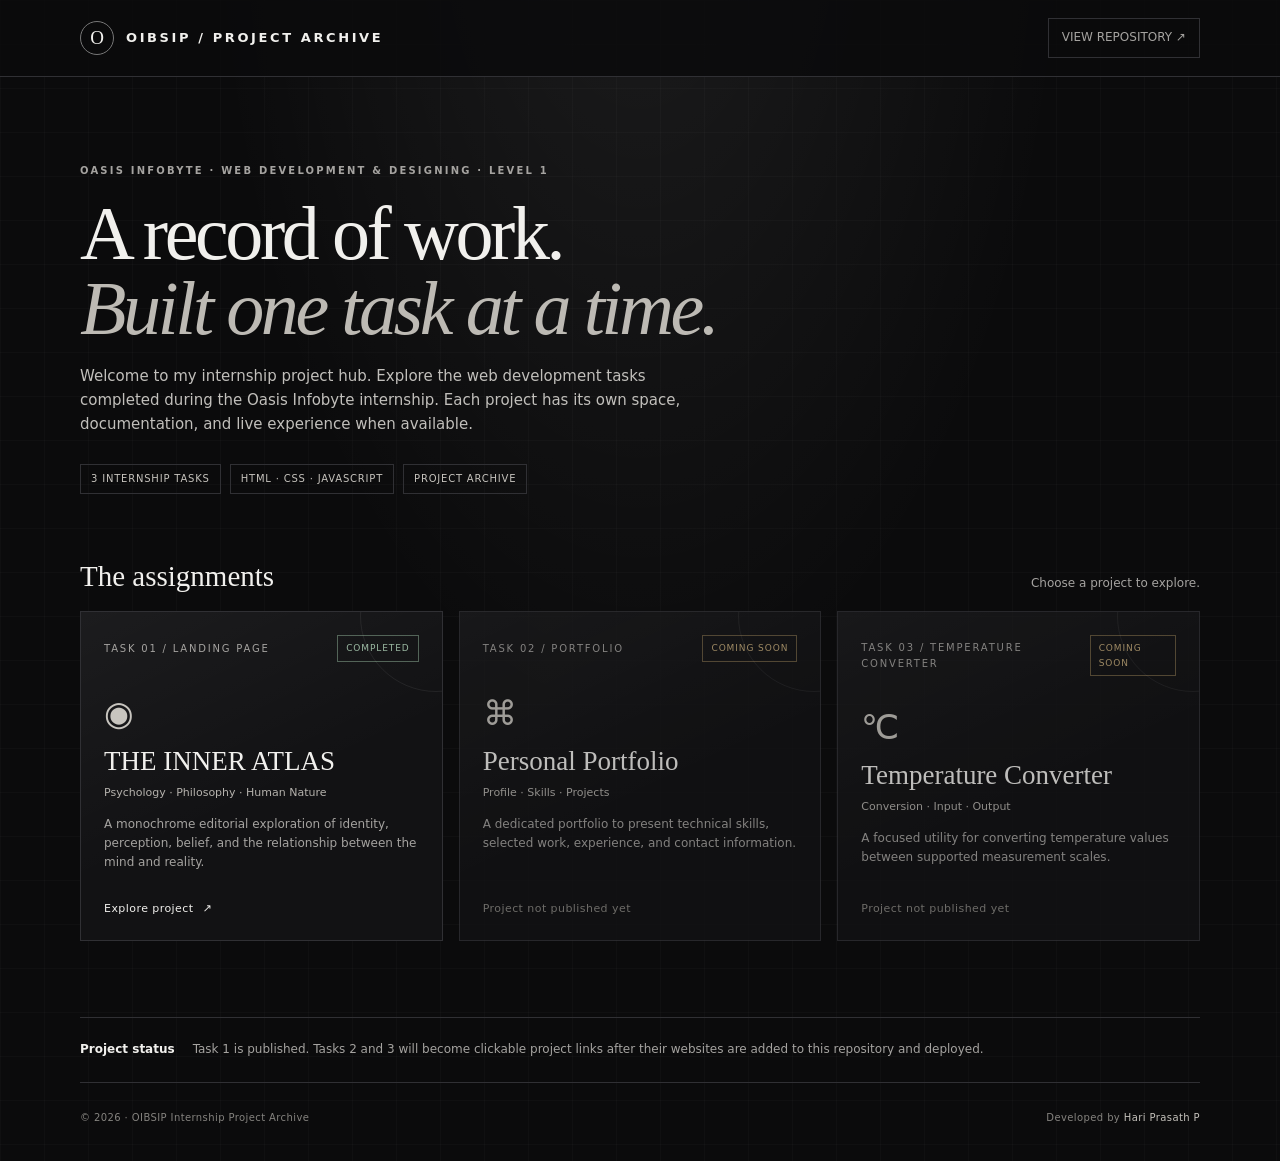
==== commit edae1684: "Redesigned HTML and README files" ====
--- a/index.html
+++ b/index.html
@@ -1,844 +1,144 @@
-<!doctype html>
+<!DOCTYPE html>
 <html lang="en">
-  <head>
-    <meta charset="UTF-8" />
-    <meta name="viewport" content="width=device-width, initial-scale=1.0" />
+<head>
+  <meta charset="UTF-8">
+  <meta name="viewport" content="width=device-width, initial-scale=1.0">
+  <meta name="theme-color" content="#0b0b0c">
+  <meta name="description" content="Explore web development projects completed as part of the Oasis Infobyte Web Development and Designing Internship.">
+  <title>OIBSIP | Web Development Project Hub</title>
+  <style>
+    :root {
+      color-scheme: dark;
+      --bg: #0b0b0c; --panel: #121214; --text: #f1f0ed;
+      --muted: #a5a3a0; --line: #303034; --green: #9bb9a2; --amber: #c7ad7c;
+      --serif: Georgia, "Times New Roman", serif;
+      --sans: Inter, ui-sans-serif, system-ui, -apple-system, "Segoe UI", sans-serif;
+    }
+    * { box-sizing: border-box; }
+    html { scroll-behavior: smooth; }
+    body {
+      margin: 0; min-height: 100vh; color: var(--text); font-family: var(--sans); line-height: 1.6;
+      background: radial-gradient(ellipse at 50% -15%, rgba(255,255,255,.075), transparent 48%),
+        linear-gradient(rgba(255,255,255,.018) 1px, transparent 1px),
+        linear-gradient(90deg, rgba(255,255,255,.018) 1px, transparent 1px), var(--bg);
+      background-size: auto, 44px 44px, 44px 44px, auto;
+    }
+    a { color: inherit; }
+    .shell { width: min(1120px, calc(100% - 44px)); margin: 0 auto; }
+    .topbar { border-bottom: 1px solid var(--line); background: rgba(11,11,12,.88); }
+    .topbar-inner { min-height: 76px; display: flex; align-items: center; justify-content: space-between; gap: 20px; }
+    .brand { display: inline-flex; align-items: center; gap: 12px; text-decoration: none; }
+    .brand-mark { width: 34px; height: 34px; border: 1px solid #777; border-radius: 50%; display: grid; place-items: center; font: 19px var(--serif); }
+    .brand-name { font-size: 13px; font-weight: 750; letter-spacing: .2em; }
+    .top-link { color: var(--muted); font-size: 12px; text-decoration: none; border: 1px solid var(--line); padding: 9px 13px; }
+    .top-link:hover { color: var(--text); border-color: #777; }
+    .hero { padding: 86px 0 58px; }
+    .eyebrow { color: var(--muted); text-transform: uppercase; letter-spacing: .22em; font-size: 10px; font-weight: 700; }
+    h1 { max-width: 850px; margin: 17px 0 18px; font: 400 clamp(42px, 7vw, 76px)/.99 var(--serif); letter-spacing: -.045em; }
+    h1 em { color: #bdbab4; font-weight: 400; }
+    .intro { max-width: 650px; color: #c1bfbb; font-size: 15px; }
+    .hero-meta { display: flex; flex-wrap: wrap; gap: 9px; margin-top: 28px; }
+    .chip { border: 1px solid var(--line); color: #c6c3bd; padding: 6px 10px; font-size: 10px; letter-spacing: .08em; text-transform: uppercase; }
+    .section-head { display: flex; align-items: end; justify-content: space-between; gap: 20px; margin: 8px 0 18px; }
+    .section-head h2 { margin: 0; font: 400 29px var(--serif); }
+    .section-head p { margin: 0; color: var(--muted); font-size: 12px; }
+    .project-grid { display: grid; grid-template-columns: repeat(3, minmax(0, 1fr)); gap: 16px; padding-bottom: 76px; }
+    .project-card {
+      min-height: 330px; padding: 23px; border: 1px solid var(--line);
+      background: linear-gradient(155deg, rgba(255,255,255,.045), transparent 55%), var(--panel);
+      display: flex; flex-direction: column; position: relative; overflow: hidden;
+      transition: transform .22s ease, border-color .22s ease, background .22s ease;
+    }
+    .project-card::after { content: ""; position: absolute; width: 150px; height: 150px; border: 1px solid rgba(255,255,255,.07); border-radius: 50%; right: -70px; top: -72px; pointer-events: none; }
+    .project-card:hover { transform: translateY(-4px); border-color: #666; }
+    .project-card.disabled { opacity: .78; }
+    .card-top { display: flex; align-items: center; justify-content: space-between; gap: 12px; }
+    .task-number { color: var(--muted); font-size: 10px; letter-spacing: .18em; text-transform: uppercase; }
+    .status { font-size: 9px; letter-spacing: .1em; text-transform: uppercase; padding: 5px 8px; border: 1px solid #536458; color: var(--green); }
+    .status.soon { border-color: #66583f; color: var(--amber); }
+    .card-symbol { margin: 35px 0 15px; color: #c8c5bf; font: 34px/1 var(--serif); }
+    .project-card h3 { margin: 0 0 8px; font: 400 27px/1.12 var(--serif); }
+    .project-card .subtitle { color: #b5b2ad; font-size: 11px; margin: 0 0 13px; }
+    .project-card .description { color: var(--muted); font-size: 12px; margin: 0; }
+    .card-action { display: inline-flex; align-items: center; gap: 9px; margin-top: auto; padding-top: 25px; color: var(--text); font-size: 11px; text-decoration: none; letter-spacing: .04em; }
+    .card-action span { transition: transform .2s ease; }
+    .card-action:hover span { transform: translateX(4px); }
+    .card-action.inactive { color: #898782; cursor: default; }
+    .note { border-top: 1px solid var(--line); border-bottom: 1px solid var(--line); padding: 22px 0; display: flex; gap: 18px; color: var(--muted); font-size: 12px; }
+    .note strong { color: var(--text); font-weight: 600; white-space: nowrap; }
+    footer { padding: 27px 0 35px; display: flex; justify-content: space-between; flex-wrap: wrap; gap: 12px; color: #85837f; font-size: 10px; letter-spacing: .04em; }
+    footer a { color: #c5c2bc; text-decoration: none; }
+    @media (max-width: 800px) { .project-grid { grid-template-columns: 1fr 1fr; } .hero { padding-top: 66px; } }
+    @media (max-width: 560px) {
+      .shell { width: min(100% - 30px, 460px); }
+      .topbar-inner { min-height: 66px; } .brand-name { font-size: 11px; }
+      .top-link { font-size: 10px; padding: 8px 9px; }
+      .hero { padding: 57px 0 43px; } .project-grid { grid-template-columns: 1fr; gap: 12px; padding-bottom: 52px; }
+      .project-card { min-height: 290px; } .section-head { align-items: flex-start; flex-direction: column; gap: 4px; }
+      .note, footer { flex-direction: column; }
+    }
+    @media (prefers-reduced-motion: reduce) { *, *::before, *::after { scroll-behavior: auto !important; transition-duration: .01ms !important; } }
+  </style>
+</head>
+<body>
+  <header class="topbar">
+    <div class="shell topbar-inner">
+      <a class="brand" href="./" aria-label="OIBSIP project hub home">
+        <span class="brand-mark" aria-hidden="true">O</span>
+        <span class="brand-name">OIBSIP / PROJECT ARCHIVE</span>
+      </a>
+      <a class="top-link" href="https://github.com/HarrySan07/OIBSIP" target="_blank" rel="noopener noreferrer">VIEW REPOSITORY ↗</a>
+    </div>
+  </header>
 
-    <meta
-      name="description"
-      content="The Inner Atlas explores psychology, philosophy, human behaviour, identity, morality, and the questions that shape our understanding of ourselves."
-    />
-    <meta name="theme-color" content="#080808" />
-    <meta
-      property="og:title"
-      content="THE INNER ATLAS | Psychology, Philosophy & Human Nature"
-    />
-    <meta
-      property="og:description"
-      content="An exploration of the human mind, the stories we tell ourselves, and the questions that challenge what we believe."
-    />
+  <main class="shell">
+    <section class="hero" aria-labelledby="page-title">
+      <div class="eyebrow">Oasis Infobyte · Web Development &amp; Designing · Level 1</div>
+      <h1 id="page-title">A record of work.<br><em>Built one task at a time.</em></h1>
+      <p class="intro">Welcome to my internship project hub. Explore the web development tasks completed during the Oasis Infobyte internship. Each project has its own space, documentation, and live experience when available.</p>
+      <div class="hero-meta">
+        <span class="chip">3 Internship Tasks</span><span class="chip">HTML · CSS · JavaScript</span><span class="chip">Project Archive</span>
+      </div>
+    </section>
 
-    <title>THE INNER ATLAS | Psychology, Philosophy &amp; Human Nature</title>
+    <section aria-labelledby="projects-title">
+      <div class="section-head"><h2 id="projects-title">The assignments</h2><p>Choose a project to explore.</p></div>
+      <div class="project-grid">
+        <article class="project-card">
+          <div class="card-top"><span class="task-number">Task 01 / Landing Page</span><span class="status">Completed</span></div>
+          <div class="card-symbol" aria-hidden="true">◉</div>
+          <h3>THE INNER ATLAS</h3>
+          <p class="subtitle">Psychology · Philosophy · Human Nature</p>
+          <p class="description">A monochrome editorial exploration of identity, perception, belief, and the relationship between the mind and reality.</p>
+          <a class="card-action" href="./Task-1-Landing-Page/">Explore project <span aria-hidden="true">↗</span></a>
+        </article>
 
-    <link rel="icon" href="assets/icons/favicon.svg" type="image/svg+xml" />
-    <link rel="stylesheet" href="style.css" />
-    <script src="script.js" defer></script>
-  </head>
+        <article class="project-card disabled" aria-labelledby="task-two-title">
+          <div class="card-top"><span class="task-number">Task 02 / Portfolio</span><span class="status soon">Coming Soon</span></div>
+          <div class="card-symbol" aria-hidden="true">⌘</div>
+          <h3 id="task-two-title">Personal Portfolio</h3>
+          <p class="subtitle">Profile · Skills · Projects</p>
+          <p class="description">A dedicated portfolio to present technical skills, selected work, experience, and contact information.</p>
+          <span class="card-action inactive" aria-disabled="true">Project not published yet</span>
+        </article>
 
-  <body id="top">
-    <a class="skip-link" href="#main-content">Skip to content</a>
+        <article class="project-card disabled" aria-labelledby="task-three-title">
+          <div class="card-top"><span class="task-number">Task 03 / Temperature Converter</span><span class="status soon">Coming Soon</span></div>
+          <div class="card-symbol" aria-hidden="true">℃</div>
+          <h3>Temperature Converter</h3>
+          <p class="subtitle">Conversion · Input · Output</p>
+          <p class="description">A focused utility for converting temperature values between supported measurement scales.</p>
+          <span class="card-action inactive" aria-disabled="true">Project not published yet</span>
+        </article>
+      </div>
+    </section>
 
-    <!-- HEADER AND PRIMARY NAVIGATION -->
-    <header class="site-header" id="top">
-      <div class="container header-inner">
-        <a class="site-brand" href="#home" aria-label="The Inner Atlas, home">
-          <span class="brand-name"
-            >THE INNER ATLAS<span class="brand-period">.</span></span
-          >
-          <span class="brand-subtitle"
-            >PSYCHOLOGY / PHILOSOPHY / HUMAN NATURE</span
-          >
-        </a>
+    <aside class="note"><strong>Project status</strong><span>Task 1 is published. Tasks 2 and 3 will become clickable project links after their websites are added to this repository and deployed.</span></aside>
+  </main>
 
-        <button
-          class="menu-toggle"
-          type="button"
-          aria-label="Open navigation menu"
-          aria-controls="primary-navigation"
-          aria-expanded="false"
-        >
-          <span class="menu-toggle-line"></span>
-          <span class="menu-toggle-line"></span>
-        </button>
-
-        <nav
-          class="primary-navigation"
-          id="primary-navigation"
-          aria-label="Main navigation"
-        >
-          <ul class="nav-list">
-            <li><a href="#home">Home</a></li>
-            <li><a href="#concepts">The Mind</a></li>
-            <li><a href="#perspectives">Perspectives</a></li>
-            <li><a href="#thought-experiment">Think</a></li>
-            <li><a href="#about">About</a></li>
-          </ul>
-          <a class="nav-cta" href="#thought-experiment">
-            Question yourself <span aria-hidden="true">↗</span>
-          </a>
-        </nav>
-      </div>
-    </header>
-
-    <main id="main-content">
-      <!-- HERO -->
-      <section class="hero-section" id="home" aria-labelledby="hero-title">
-        <div class="container hero-layout">
-          <div class="hero-copy">
-            <p class="eyebrow">
-              AN INQUIRY INTO THE HUMAN MIND
-              <span class="eyebrow-index">— 001</span>
-            </p>
-
-            <h1 id="hero-title">
-              How much of
-              <span class="hero-title-light">yourself</span>
-              do you truly know?
-            </h1>
-
-            <p class="hero-description">
-              We question what we believe, examine why we behave as we do, and
-              explore the space between the person we are and the person we
-              imagine ourselves to be.
-            </p>
-
-            <div class="hero-actions">
-              <a class="button button-primary" href="#concepts">
-                Explore the mind <span aria-hidden="true">↘</span>
-              </a>
-              <a class="button button-secondary" href="#thought-experiment">
-                Enter the inquiry
-              </a>
-            </div>
-
-            <div class="hero-meta">
-              <span>OBSERVE.</span>
-              <span>QUESTION.</span>
-              <span>UNDERSTAND.</span>
-            </div>
-          </div>
-
-          <figure class="hero-visual">
-            <img
-              src="assets/images/hero-self-reflection.webp"
-              alt="A solitary figure facing a vast reflective space, suggesting a search for self-understanding"
-              fetchpriority="high"
-            />
-            <div class="hero-image-overlay" aria-hidden="true"></div>
-            <figcaption class="hero-image-caption">
-              <span>FIGURE 001</span>
-              <span>THE OBSERVER AND THE OBSERVED</span>
-            </figcaption>
-          </figure>
-        </div>
-
-        <a class="scroll-indicator" href="#introduction">
-          <span class="scroll-line" aria-hidden="true"></span>
-          <span>LOOK CLOSER</span>
-        </a>
-      </section>
-
-      <!-- INTRODUCTION -->
-      <section
-        class="introduction-section"
-        id="introduction"
-        aria-labelledby="introduction-title"
-      >
-        <div class="container introduction-layout">
-          <p class="eyebrow">THE CENTRAL QUESTION</p>
-          <div class="introduction-copy">
-            <h2 id="introduction-title">
-              We live inside our own minds.
-              <span>But how well do we understand them?</span>
-            </h2>
-            <p>
-              Our memories shape our identities. Our beliefs influence what we
-              notice. Other people affect the choices we make. Yet much of
-              everyday life passes without us closely examining these processes.
-            </p>
-            <p>
-              This is a place to slow down, investigate ideas, and approach
-              familiar experiences from unfamiliar perspectives. Not every
-              question has a simple answer. Some become more interesting when we
-              examine them more carefully.
-            </p>
-          </div>
-        </div>
-      </section>
-
-      <!-- EXPLORATION INDEX -->
-      <section
-        class="concepts-section section-padding"
-        id="concepts"
-        aria-labelledby="concepts-title"
-      >
-        <div class="container">
-          <div class="section-heading">
-            <div>
-              <p class="eyebrow">01 / THE EXPLORATION INDEX</p>
-              <h2 id="concepts-title">
-                Five windows <span>into ourselves.</span>
-              </h2>
-            </div>
-            <p class="section-heading-description">
-              Each inquiry begins with a concept and opens into a larger
-              question about being human.
-            </p>
-          </div>
-
-          <div class="concepts-grid">
-            <article class="concept-card">
-              <a
-                class="concept-image-link"
-                href="#identity"
-                aria-label="Explore identity and the self"
-              >
-                <img
-                  src="assets/images/identity-and-self.webp"
-                  alt="A reflective figure surrounded by architectural shadows"
-                  loading="lazy"
-                />
-                <span class="image-index">01 / 05</span>
-              </a>
-              <div class="concept-card-content">
-                <p class="concept-category">IDENTITY / SELF-PERCEPTION</p>
-                <h3><a href="#identity">The Self</a></h3>
-                <p>
-                  How do we build a sense of who we are? How much of that
-                  identity is shaped by memory, other people, and our own
-                  beliefs?
-                </p>
-                <a class="text-link" href="#identity"
-                  >Enter the question <span aria-hidden="true">↗</span></a
-                >
-              </div>
-            </article>
-
-            <article class="concept-card">
-              <a
-                class="concept-image-link"
-                href="#mental-illusions"
-                aria-label="Explore the mind's illusions"
-              >
-                <img
-                  src="assets/images/minds-illusions.webp"
-                  alt="An abstract arrangement of light and shadow representing different ways of seeing"
-                  loading="lazy"
-                />
-                <span class="image-index">02 / 05</span>
-              </a>
-              <div class="concept-card-content">
-                <p class="concept-category">COGNITION / PERCEPTION</p>
-                <h3><a href="#mental-illusions">The Mind's Illusions</a></h3>
-                <p>
-                  Why can two people interpret the same event differently?
-                  Discover cognitive biases and the limits of perception.
-                </p>
-                <a class="text-link" href="#mental-illusions"
-                  >Examine the mind <span aria-hidden="true">↗</span></a
-                >
-              </div>
-            </article>
-
-            <article class="concept-card">
-              <a
-                class="concept-image-link"
-                href="#individual-and-crowd"
-                aria-label="Explore the individual and the crowd"
-              >
-                <img
-                  src="assets/images/individual-and-crowd.webp"
-                  alt="Multiple human silhouettes in a large shadowy space"
-                  loading="lazy"
-                />
-                <span class="image-index">03 / 05</span>
-              </a>
-              <div class="concept-card-content">
-                <p class="concept-category">SOCIAL PSYCHOLOGY / CONFORMITY</p>
-                <h3>
-                  <a href="#individual-and-crowd"
-                    >The Individual and the Crowd</a
-                  >
-                </h3>
-                <p>
-                  When do we follow the group, resist it, or mistake social
-                  acceptance for truth?
-                </p>
-                <a class="text-link" href="#individual-and-crowd"
-                  >Examine the crowd <span aria-hidden="true">↗</span></a
-                >
-              </div>
-            </article>
-
-            <article class="concept-card">
-              <a
-                class="concept-image-link"
-                href="#morality"
-                aria-label="Explore morality and the human mind"
-              >
-                <img
-                  src="assets/images/morality-and-mind.webp"
-                  alt="A dramatic monochrome composition of balanced forms and deep shadows"
-                  loading="lazy"
-                />
-                <span class="image-index">04 / 05</span>
-              </a>
-              <div class="concept-card-content">
-                <p class="concept-category">MORAL PSYCHOLOGY / ETHICS</p>
-                <h3><a href="#morality">Morality and the Mind</a></h3>
-                <p>
-                  How do emotion, intention, consequences, and social
-                  expectations influence moral judgments?
-                </p>
-                <a class="text-link" href="#morality"
-                  >Examine morality <span aria-hidden="true">↗</span></a
-                >
-              </div>
-            </article>
-
-            <article class="concept-card">
-              <a
-                class="concept-image-link"
-                href="#meaning-and-existence"
-                aria-label="Explore meaning and existence"
-              >
-                <img
-                  src="assets/images/meaning-and-existence.webp"
-                  alt="A lone figure looking into a vast and quiet landscape"
-                  loading="lazy"
-                />
-                <span class="image-index">05 / 05</span>
-              </a>
-              <div class="concept-card-content">
-                <p class="concept-category">EXISTENTIALISM / MEANING</p>
-                <h3>
-                  <a href="#meaning-and-existence">Meaning and Existence</a>
-                </h3>
-                <p>
-                  Must life have an inherent purpose, or can meaning emerge from
-                  the lives we choose to lead?
-                </p>
-                <a class="text-link" href="#meaning-and-existence"
-                  >Question existence <span aria-hidden="true">↗</span></a
-                >
-              </div>
-            </article>
-          </div>
-        </div>
-      </section>
-
-      <!-- CONCEPT 01: IDENTITY -->
-      <section
-        class="inquiry-section section-padding"
-        id="identity"
-        aria-labelledby="identity-title"
-      >
-        <div class="container inquiry-layout">
-          <div class="inquiry-heading">
-            <p class="eyebrow">02 / INQUIRY ONE</p>
-            <p class="inquiry-number" aria-hidden="true">I.</p>
-            <h2 id="identity-title">The Self</h2>
-            <p class="inquiry-subtitle">
-              The person we experience. The person we present. The person we
-              believe ourselves to be.
-            </p>
-          </div>
-          <div class="inquiry-content">
-            <h3>What makes you, you?</h3>
-            <p>
-              We often describe ourselves through our personality, memories,
-              values, relationships, and experiences. But these descriptions can
-              change. We may behave differently in different situations, revise
-              old beliefs, or understand a past event in a new way.
-            </p>
-            <p>
-              The psychological study of identity examines how people develop
-              and maintain a sense of self. Self-perception and cognitive
-              dissonance help us investigate the relationship between our
-              actions, beliefs, and how we see ourselves.
-            </p>
-            <div class="inquiry-question">
-              <p class="eyebrow">A QUESTION TO CONSIDER</p>
-              <blockquote>
-                If your memories, beliefs, and personality changed over time,
-                what would make you the same person?
-              </blockquote>
-            </div>
-            <p class="perspective-label">PHILOSOPHICAL CONNECTION</p>
-            <p>
-              Philosophers have debated personal identity, continuity, and
-              authenticity for centuries. Psychological research can investigate
-              how identity is experienced and formed; philosophical arguments
-              ask what identity means and what makes it persist. These are
-              related questions, but they are not identical.
-            </p>
-          </div>
-        </div>
-      </section>
-
-      <!-- CONCEPT 02: PERCEPTION -->
-      <section
-        class="inquiry-section inquiry-section-alt section-padding"
-        id="mental-illusions"
-        aria-labelledby="illusions-title"
-      >
-        <div class="container inquiry-layout">
-          <div class="inquiry-heading">
-            <p class="eyebrow">03 / INQUIRY TWO</p>
-            <p class="inquiry-number" aria-hidden="true">II.</p>
-            <h2 id="illusions-title">The Mind's Illusions</h2>
-            <p class="inquiry-subtitle">
-              Seeing is not always the same as understanding.
-            </p>
-          </div>
-          <div class="inquiry-content">
-            <h3>Do we see reality, or our interpretation of it?</h3>
-            <p>
-              Human cognition uses attention, memory, expectations, and prior
-              knowledge to make sense of the world. These processes are
-              essential, but they can also contribute to systematic errors in
-              judgment.
-            </p>
-            <p>
-              Confirmation bias is the tendency to favour, interpret, or seek
-              information in ways that support existing beliefs. It does not
-              mean that every belief is wrong or that people are incapable of
-              reasoning. It reminds us to examine how evidence is gathered and
-              evaluated.
-            </p>
-            <div class="inquiry-question">
-              <p class="eyebrow">A QUESTION TO CONSIDER</p>
-              <blockquote>
-                When was the last time you actively searched for evidence that
-                could prove your own opinion wrong?
-              </blockquote>
-            </div>
-            <p class="perspective-label">PHILOSOPHICAL CONNECTION</p>
-            <p>
-              Epistemology is the philosophical study of knowledge,
-              justification, and belief. It asks what counts as evidence and how
-              confidently we should claim to know something. Psychology can
-              investigate the mental processes that affect how people reach
-              those judgments.
-            </p>
-          </div>
-        </div>
-      </section>
-
-      <!-- CONCEPT 03: SOCIAL PSYCHOLOGY -->
-      <section
-        class="inquiry-section section-padding"
-        id="individual-and-crowd"
-        aria-labelledby="crowd-title"
-      >
-        <div class="container inquiry-layout">
-          <div class="inquiry-heading">
-            <p class="eyebrow">04 / INQUIRY THREE</p>
-            <p class="inquiry-number" aria-hidden="true">III.</p>
-            <h2 id="crowd-title">The Individual and the Crowd</h2>
-            <p class="inquiry-subtitle">
-              How much of our thinking belongs to us alone?
-            </p>
-          </div>
-          <div class="inquiry-content">
-            <h3>Would you make the same choice alone?</h3>
-            <p>
-              Human beings are social. Other people influence our behaviour,
-              attitudes, and decisions in ways that can be helpful, harmful, or
-              simply practical. Social norms allow people to coordinate their
-              actions, but they can also create pressure to agree with a group.
-            </p>
-            <p>
-              Conformity describes changes in behaviour or judgment in response
-              to group influence. The reasons vary: we may believe others know
-              more, want to belong, or be uncertain about how to act. Not every
-              agreement is conformity, and not every disagreement demonstrates
-              independence.
-            </p>
-            <div class="inquiry-question">
-              <p class="eyebrow">A QUESTION TO CONSIDER</p>
-              <blockquote>
-                If everyone around you believed something strongly, what
-                evidence would you need before deciding whether to agree?
-              </blockquote>
-            </div>
-            <p class="perspective-label">PHILOSOPHICAL CONNECTION</p>
-            <p>
-              Political and moral philosophy explore the balance between
-              individual freedom, responsibility, and obligations to others. The
-              difficult question is not whether society influences us, but how
-              we should judge the influence it has.
-            </p>
-          </div>
-        </div>
-      </section>
-
-      <!-- CONCEPT 04: MORALITY -->
-      <section
-        class="inquiry-section inquiry-section-alt section-padding"
-        id="morality"
-        aria-labelledby="morality-title"
-      >
-        <div class="container inquiry-layout">
-          <div class="inquiry-heading">
-            <p class="eyebrow">05 / INQUIRY FOUR</p>
-            <p class="inquiry-number" aria-hidden="true">IV.</p>
-            <h2 id="morality-title">Morality and the Mind</h2>
-            <p class="inquiry-subtitle">
-              Knowing what is right is not always simple.
-            </p>
-          </div>
-          <div class="inquiry-content">
-            <h3>Are good intentions enough?</h3>
-            <p>
-              Moral decisions can involve competing concerns: the consequences
-              of an action, the intention behind it, the rules that should
-              apply, and the needs of the people affected. Emotion and reasoning
-              can both play roles in moral judgment.
-            </p>
-            <p>
-              Moral psychology studies how people make moral judgments and how
-              these judgments relate to emotion, reasoning, development, and
-              social context. It does not provide one universally accepted
-              answer to every ethical dilemma.
-            </p>
-            <div class="inquiry-question">
-              <p class="eyebrow">A QUESTION TO CONSIDER</p>
-              <blockquote>
-                If an action produces a good outcome but violates a moral
-                principle, should the outcome determine whether the action was
-                right?
-              </blockquote>
-            </div>
-            <p class="perspective-label">PHILOSOPHICAL CONNECTION</p>
-            <p>
-              Consequentialism evaluates actions partly by their outcomes.
-              Deontological approaches emphasize duties and moral constraints.
-              Virtue ethics asks what good character and practical wisdom
-              require. These traditions offer different ways to examine ethical
-              questions rather than one simple formula.
-            </p>
-          </div>
-        </div>
-      </section>
-
-      <!-- CONCEPT 05: EXISTENCE -->
-      <section
-        class="inquiry-section section-padding"
-        id="meaning-and-existence"
-        aria-labelledby="existence-title"
-      >
-        <div class="container inquiry-layout">
-          <div class="inquiry-heading">
-            <p class="eyebrow">06 / INQUIRY FIVE</p>
-            <p class="inquiry-number" aria-hidden="true">V.</p>
-            <h2 id="existence-title">Meaning and Existence</h2>
-            <p class="inquiry-subtitle">
-              Living in a world that does not answer every question.
-            </p>
-          </div>
-          <div class="inquiry-content">
-            <h3>Does life have to come with a purpose?</h3>
-            <p>
-              People seek meaning through relationships, work, creativity,
-              responsibility, belief, discovery, and service to others. The
-              sources of meaning differ from one person to another and can
-              change over the course of a life.
-            </p>
-            <p>
-              Existential philosophy considers freedom, responsibility,
-              uncertainty, mortality, and the challenge of living without
-              guaranteed answers. It explores how we respond to the conditions
-              of existence, rather than promising a single solution that will
-              suit everyone.
-            </p>
-            <div class="inquiry-question">
-              <p class="eyebrow">A QUESTION TO CONSIDER</p>
-              <blockquote>
-                Would a meaningful life need to have a purpose discovered by
-                you, or could it be a purpose created through your choices?
-              </blockquote>
-            </div>
-            <p class="perspective-label">PHILOSOPHICAL CONNECTION</p>
-            <p>
-              Existentialist thinkers have explored how people confront freedom
-              and responsibility. Absurdist thought, associated with Albert
-              Camus, examines the tension between our desire for meaning and a
-              world that offers no guaranteed final answer. These are
-              philosophical positions to explore, not psychological diagnoses.
-            </p>
-          </div>
-        </div>
-      </section>
-
-      <!-- PSYCHOLOGY AND PHILOSOPHY -->
-      <section
-        class="perspectives-section section-padding"
-        id="perspectives"
-        aria-labelledby="perspectives-title"
-      >
-        <div class="container">
-          <div class="section-heading">
-            <div>
-              <p class="eyebrow">07 / TWO WAYS OF INQUIRING</p>
-              <h2 id="perspectives-title">
-                Evidence and <span>meaning.</span>
-              </h2>
-            </div>
-            <p class="section-heading-description">
-              Different disciplines can illuminate the same experience without
-              asking exactly the same question.
-            </p>
-          </div>
-
-          <div class="perspectives-grid">
-            <article class="perspective-card">
-              <p class="perspective-number">01 / THE EMPIRICAL LENS</p>
-              <h3>Psychology</h3>
-              <p class="perspective-question">
-                What can we observe, investigate, and test?
-              </p>
-              <p>
-                Psychology studies behaviour and mental processes through
-                different research methods. Depending on the question,
-                researchers may use experiments, observations, surveys,
-                interviews, or other forms of evidence.
-              </p>
-              <ul class="perspective-list">
-                <li>Investigates patterns in behaviour</li>
-                <li>Studies cognition, emotion, and learning</li>
-                <li>Evaluates evidence and alternative explanations</li>
-              </ul>
-            </article>
-
-            <article class="perspective-card">
-              <p class="perspective-number">02 / THE CONCEPTUAL LENS</p>
-              <h3>Philosophy</h3>
-              <p class="perspective-question">
-                What do our experiences mean, and what should we believe or do?
-              </p>
-              <p>
-                Philosophy examines concepts, arguments, assumptions, knowledge,
-                ethics, and questions about existence. It asks whether
-                conclusions follow from reasons and whether our ideas are
-                coherent.
-              </p>
-              <ul class="perspective-list">
-                <li>Examines assumptions and definitions</li>
-                <li>Builds and critiques arguments</li>
-                <li>Investigates values, truth, and meaning</li>
-              </ul>
-            </article>
-          </div>
-
-          <p class="perspectives-note">
-            Psychology and philosophy can inform one another, but philosophical
-            arguments are not automatically empirical findings, and
-            psychological observations do not settle every philosophical
-            question.
-          </p>
-        </div>
-      </section>
-
-      <!-- THOUGHT EXPERIMENT -->
-      <section
-        class="thought-experiment-section section-padding"
-        id="thought-experiment"
-        aria-labelledby="experiment-title"
-      >
-        <div class="container experiment-layout">
-          <div class="experiment-introduction">
-            <p class="eyebrow">08 / A THOUGHT EXPERIMENT</p>
-            <p class="experiment-index" aria-hidden="true">?</p>
-            <h2 id="experiment-title">The Mirror <span>of Belief</span></h2>
-            <p>
-              Imagine that you encounter information that challenges a belief
-              you have held for years. The information appears credible, but
-              accepting it would mean reconsidering something important about
-              your identity.
-            </p>
-            <p>
-              There is no diagnostic answer here. This exercise is an invitation
-              to notice how you approach disagreement, evidence, and
-              uncertainty.
-            </p>
-            <p class="experiment-note">REFLECTION, NOT A PERSONALITY TEST.</p>
-          </div>
-
-          <div class="experiment-panel">
-            <form id="reflection-form">
-              <fieldset class="reflection-fieldset">
-                <legend>What would you be most likely to do first?</legend>
-                <div class="reflection-options">
-                  <label class="reflection-option" for="answer-a">
-                    <input
-                      type="radio"
-                      id="answer-a"
-                      name="reflection-answer"
-                      value="defend"
-                      required
-                    />
-                    <span class="option-marker" aria-hidden="true">A</span>
-                    <span class="option-copy">
-                      <strong>Defend what I believe</strong>
-                      <span
-                        >I would first look for reasons the new information
-                        might be wrong.</span
-                      >
-                    </span>
-                  </label>
-
-                  <label class="reflection-option" for="answer-b">
-                    <input
-                      type="radio"
-                      id="answer-b"
-                      name="reflection-answer"
-                      value="investigate"
-                      required
-                    />
-                    <span class="option-marker" aria-hidden="true">B</span>
-                    <span class="option-copy">
-                      <strong>Examine the evidence</strong>
-                      <span
-                        >I would consider the source, the evidence, and possible
-                        alternative explanations.</span
-                      >
-                    </span>
-                  </label>
-
-                  <label class="reflection-option" for="answer-c">
-                    <input
-                      type="radio"
-                      id="answer-c"
-                      name="reflection-answer"
-                      value="reflect"
-                      required
-                    />
-                    <span class="option-marker" aria-hidden="true">C</span>
-                    <span class="option-copy">
-                      <strong>Pause and reflect</strong>
-                      <span
-                        >I would notice my emotional reaction before deciding
-                        what to investigate.</span
-                      >
-                    </span>
-                  </label>
-                </div>
-              </fieldset>
-
-              <button
-                class="button button-primary reflection-submit"
-                id="reflection-submit"
-                type="submit"
-              >
-                Reflect on my answer <span aria-hidden="true">↗</span>
-              </button>
-            </form>
-
-            <div
-              class="reflection-result"
-              id="reflection-result"
-              role="status"
-              aria-live="polite"
-              aria-atomic="true"
-            >
-              <p class="result-label">YOUR REFLECTION</p>
-              <p>
-                Select an answer to begin. The purpose is to examine your
-                reasoning, not to label you as a particular kind of person.
-              </p>
-            </div>
-
-            <p class="experiment-disclaimer">
-              Your response is for personal reflection. It does not measure
-              intelligence, diagnose a condition, or determine whether your
-              beliefs are correct.
-            </p>
-          </div>
-        </div>
-      </section>
-
-      <!-- ABOUT THE INNER ATLAS -->
-      <section
-        class="about-section section-padding"
-        id="about"
-        aria-labelledby="about-title"
-      >
-        <div class="container about-layout">
-          <div class="about-heading">
-            <p class="eyebrow">09 / ABOUT THIS SPACE</p>
-            <h2 id="about-title">
-              Curiosity without <span>easy answers.</span>
-            </h2>
-          </div>
-          <div class="about-copy">
-            <p>
-              The Inner Atlas is an educational project exploring ideas from
-              psychology and philosophy in clear, accessible language.
-            </p>
-            <p>
-              Its purpose is to explain concepts, distinguish evidence from
-              interpretation, and invite careful thinking about familiar aspects
-              of human life. It values curiosity without pretending that complex
-              questions have effortless solutions.
-            </p>
-            <p>
-              The website is for learning and reflection. Its thought
-              experiments are not clinical assessments, and its content is not a
-              substitute for professional psychological care.
-            </p>
-            <a class="text-link" href="#top"
-              >Return to the beginning <span aria-hidden="true">↑</span></a
-            >
-          </div>
-        </div>
-      </section>
-    </main>
-
-    <!-- FOOTER -->
-    <footer class="site-footer">
-      <div class="container footer-main">
-        <div class="footer-brand">
-          <a class="brand" href="#home" aria-label="The Inner Atlas home">
-            <img
-              class="brand-icon"
-              src="assets/icons/favicon.svg"
-              alt=""
-              width="32"
-              height="32"
-            />
-            <span>THE INNER ATLAS<span class="brand-period">.</span> </span>
-          </a>
-          <p>
-            An ongoing inquiry into the mind, the world, and the person
-            experiencing both.
-          </p>
-        </div>
-
-        <div class="footer-column">
-          <h2>EXPLORE</h2>
-          <ul>
-            <li><a href="#concepts">The Mind</a></li>
-            <li><a href="#identity">Identity</a></li>
-            <li><a href="#mental-illusions">Perception</a></li>
-            <li><a href="#morality">Morality</a></li>
-            <li><a href="#meaning-and-existence">Existence</a></li>
-          </ul>
-        </div>
-
-        <div class="footer-column">
-          <h2>INQUIRE</h2>
-          <ul>
-            <li><a href="#perspectives">Two Perspectives</a></li>
-            <li><a href="#thought-experiment">Thought Experiment</a></li>
-            <li><a href="#about">About This Project</a></li>
-            <li><a href="#top">Back to Top ↑</a></li>
-          </ul>
-        </div>
-
-        <div class="footer-note">
-          <p class="footer-note-label">ONE LAST QUESTION</p>
-          <p>
-            What would change if you became curious about the beliefs you have
-            never questioned?
-          </p>
-        </div>
-      </div>
-
-      <div class="container footer-bottom">
-        <p>&copy; 2026 THE INNER ATLAS. AN EDUCATIONAL CONCEPT WEBSITE.</p>
-        <p class="footer-credit">OBSERVE. QUESTION. UNDERSTAND.</p>
-      </div>
-    </footer>
-  </body>
-</html>
+  <footer class="shell">
+    <span>© 2026 · OIBSIP Internship Project Archive</span>
+    <span>Developed by <a href="https://github.com/Harry13181" target="_blank" rel="noopener noreferrer">Hari Prasath P</a></span>
+  </footer>
+</body>
+</html>
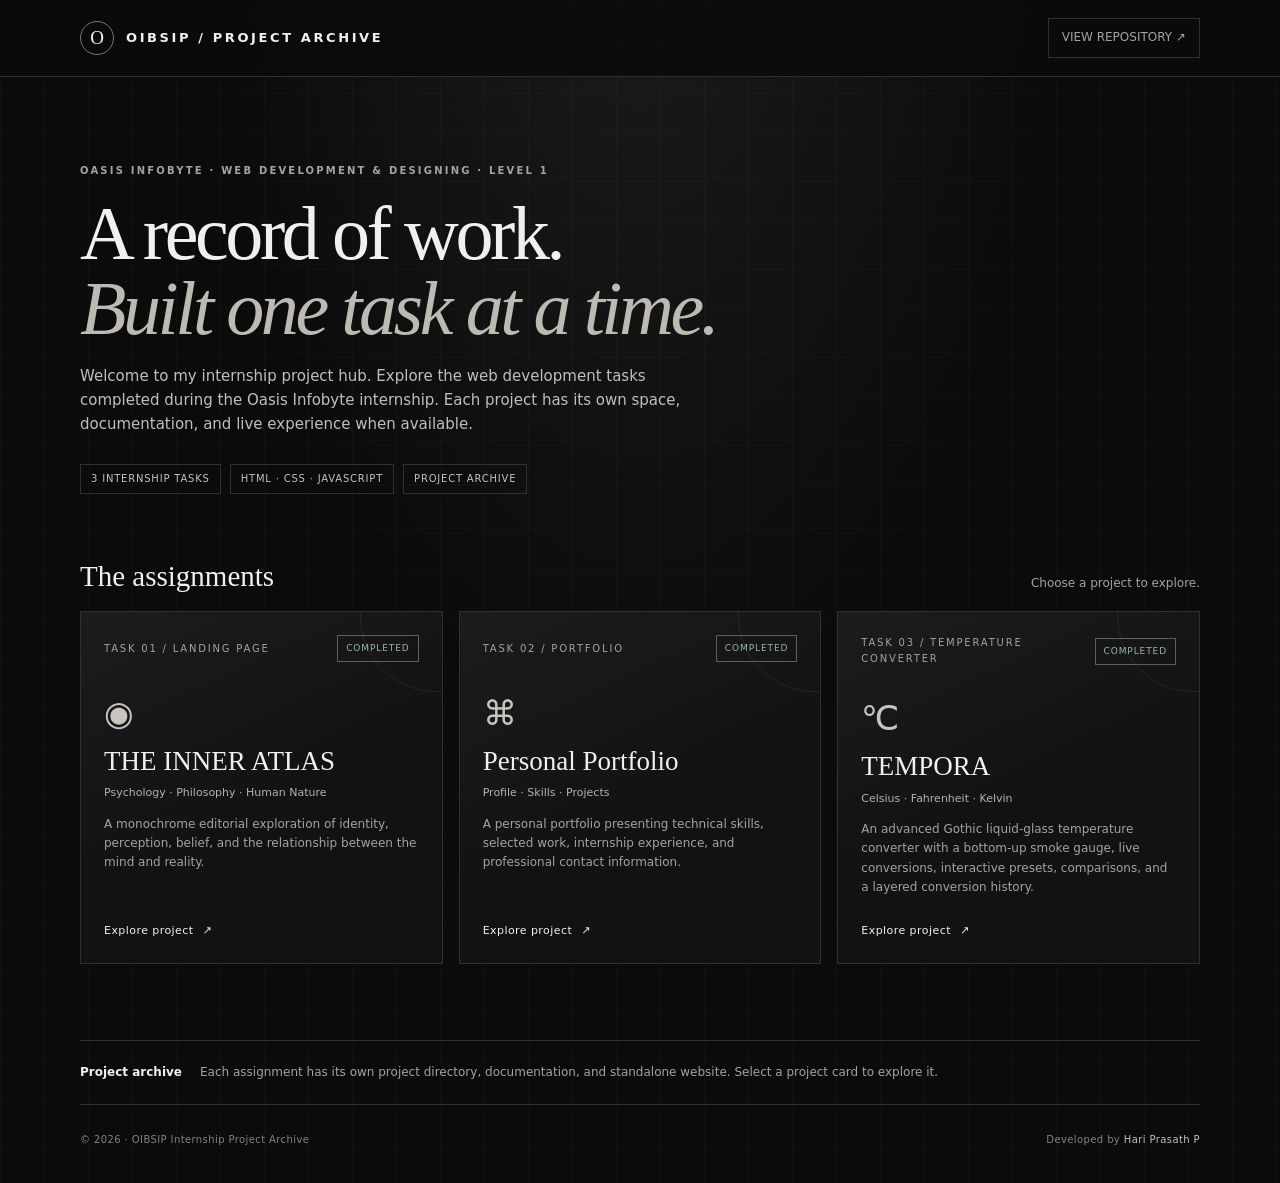
==== commit 790e98be: "Update all OIBSIP internship projects" ====
--- a/index.html
+++ b/index.html
@@ -1,144 +1,467 @@
-<!DOCTYPE html>
+<!doctype html>
 <html lang="en">
-<head>
-  <meta charset="UTF-8">
-  <meta name="viewport" content="width=device-width, initial-scale=1.0">
-  <meta name="theme-color" content="#0b0b0c">
-  <meta name="description" content="Explore web development projects completed as part of the Oasis Infobyte Web Development and Designing Internship.">
-  <title>OIBSIP | Web Development Project Hub</title>
-  <style>
-    :root {
-      color-scheme: dark;
-      --bg: #0b0b0c; --panel: #121214; --text: #f1f0ed;
-      --muted: #a5a3a0; --line: #303034; --green: #9bb9a2; --amber: #c7ad7c;
-      --serif: Georgia, "Times New Roman", serif;
-      --sans: Inter, ui-sans-serif, system-ui, -apple-system, "Segoe UI", sans-serif;
-    }
-    * { box-sizing: border-box; }
-    html { scroll-behavior: smooth; }
-    body {
-      margin: 0; min-height: 100vh; color: var(--text); font-family: var(--sans); line-height: 1.6;
-      background: radial-gradient(ellipse at 50% -15%, rgba(255,255,255,.075), transparent 48%),
-        linear-gradient(rgba(255,255,255,.018) 1px, transparent 1px),
-        linear-gradient(90deg, rgba(255,255,255,.018) 1px, transparent 1px), var(--bg);
-      background-size: auto, 44px 44px, 44px 44px, auto;
-    }
-    a { color: inherit; }
-    .shell { width: min(1120px, calc(100% - 44px)); margin: 0 auto; }
-    .topbar { border-bottom: 1px solid var(--line); background: rgba(11,11,12,.88); }
-    .topbar-inner { min-height: 76px; display: flex; align-items: center; justify-content: space-between; gap: 20px; }
-    .brand { display: inline-flex; align-items: center; gap: 12px; text-decoration: none; }
-    .brand-mark { width: 34px; height: 34px; border: 1px solid #777; border-radius: 50%; display: grid; place-items: center; font: 19px var(--serif); }
-    .brand-name { font-size: 13px; font-weight: 750; letter-spacing: .2em; }
-    .top-link { color: var(--muted); font-size: 12px; text-decoration: none; border: 1px solid var(--line); padding: 9px 13px; }
-    .top-link:hover { color: var(--text); border-color: #777; }
-    .hero { padding: 86px 0 58px; }
-    .eyebrow { color: var(--muted); text-transform: uppercase; letter-spacing: .22em; font-size: 10px; font-weight: 700; }
-    h1 { max-width: 850px; margin: 17px 0 18px; font: 400 clamp(42px, 7vw, 76px)/.99 var(--serif); letter-spacing: -.045em; }
-    h1 em { color: #bdbab4; font-weight: 400; }
-    .intro { max-width: 650px; color: #c1bfbb; font-size: 15px; }
-    .hero-meta { display: flex; flex-wrap: wrap; gap: 9px; margin-top: 28px; }
-    .chip { border: 1px solid var(--line); color: #c6c3bd; padding: 6px 10px; font-size: 10px; letter-spacing: .08em; text-transform: uppercase; }
-    .section-head { display: flex; align-items: end; justify-content: space-between; gap: 20px; margin: 8px 0 18px; }
-    .section-head h2 { margin: 0; font: 400 29px var(--serif); }
-    .section-head p { margin: 0; color: var(--muted); font-size: 12px; }
-    .project-grid { display: grid; grid-template-columns: repeat(3, minmax(0, 1fr)); gap: 16px; padding-bottom: 76px; }
-    .project-card {
-      min-height: 330px; padding: 23px; border: 1px solid var(--line);
-      background: linear-gradient(155deg, rgba(255,255,255,.045), transparent 55%), var(--panel);
-      display: flex; flex-direction: column; position: relative; overflow: hidden;
-      transition: transform .22s ease, border-color .22s ease, background .22s ease;
-    }
-    .project-card::after { content: ""; position: absolute; width: 150px; height: 150px; border: 1px solid rgba(255,255,255,.07); border-radius: 50%; right: -70px; top: -72px; pointer-events: none; }
-    .project-card:hover { transform: translateY(-4px); border-color: #666; }
-    .project-card.disabled { opacity: .78; }
-    .card-top { display: flex; align-items: center; justify-content: space-between; gap: 12px; }
-    .task-number { color: var(--muted); font-size: 10px; letter-spacing: .18em; text-transform: uppercase; }
-    .status { font-size: 9px; letter-spacing: .1em; text-transform: uppercase; padding: 5px 8px; border: 1px solid #536458; color: var(--green); }
-    .status.soon { border-color: #66583f; color: var(--amber); }
-    .card-symbol { margin: 35px 0 15px; color: #c8c5bf; font: 34px/1 var(--serif); }
-    .project-card h3 { margin: 0 0 8px; font: 400 27px/1.12 var(--serif); }
-    .project-card .subtitle { color: #b5b2ad; font-size: 11px; margin: 0 0 13px; }
-    .project-card .description { color: var(--muted); font-size: 12px; margin: 0; }
-    .card-action { display: inline-flex; align-items: center; gap: 9px; margin-top: auto; padding-top: 25px; color: var(--text); font-size: 11px; text-decoration: none; letter-spacing: .04em; }
-    .card-action span { transition: transform .2s ease; }
-    .card-action:hover span { transform: translateX(4px); }
-    .card-action.inactive { color: #898782; cursor: default; }
-    .note { border-top: 1px solid var(--line); border-bottom: 1px solid var(--line); padding: 22px 0; display: flex; gap: 18px; color: var(--muted); font-size: 12px; }
-    .note strong { color: var(--text); font-weight: 600; white-space: nowrap; }
-    footer { padding: 27px 0 35px; display: flex; justify-content: space-between; flex-wrap: wrap; gap: 12px; color: #85837f; font-size: 10px; letter-spacing: .04em; }
-    footer a { color: #c5c2bc; text-decoration: none; }
-    @media (max-width: 800px) { .project-grid { grid-template-columns: 1fr 1fr; } .hero { padding-top: 66px; } }
-    @media (max-width: 560px) {
-      .shell { width: min(100% - 30px, 460px); }
-      .topbar-inner { min-height: 66px; } .brand-name { font-size: 11px; }
-      .top-link { font-size: 10px; padding: 8px 9px; }
-      .hero { padding: 57px 0 43px; } .project-grid { grid-template-columns: 1fr; gap: 12px; padding-bottom: 52px; }
-      .project-card { min-height: 290px; } .section-head { align-items: flex-start; flex-direction: column; gap: 4px; }
-      .note, footer { flex-direction: column; }
-    }
-    @media (prefers-reduced-motion: reduce) { *, *::before, *::after { scroll-behavior: auto !important; transition-duration: .01ms !important; } }
-  </style>
-</head>
-<body>
-  <header class="topbar">
-    <div class="shell topbar-inner">
-      <a class="brand" href="./" aria-label="OIBSIP project hub home">
-        <span class="brand-mark" aria-hidden="true">O</span>
-        <span class="brand-name">OIBSIP / PROJECT ARCHIVE</span>
-      </a>
-      <a class="top-link" href="https://github.com/HarrySan07/OIBSIP" target="_blank" rel="noopener noreferrer">VIEW REPOSITORY ↗</a>
-    </div>
-  </header>
-
-  <main class="shell">
-    <section class="hero" aria-labelledby="page-title">
-      <div class="eyebrow">Oasis Infobyte · Web Development &amp; Designing · Level 1</div>
-      <h1 id="page-title">A record of work.<br><em>Built one task at a time.</em></h1>
-      <p class="intro">Welcome to my internship project hub. Explore the web development tasks completed during the Oasis Infobyte internship. Each project has its own space, documentation, and live experience when available.</p>
-      <div class="hero-meta">
-        <span class="chip">3 Internship Tasks</span><span class="chip">HTML · CSS · JavaScript</span><span class="chip">Project Archive</span>
+  <head>
+    <meta charset="UTF-8" />
+    <meta name="viewport" content="width=device-width, initial-scale=1.0" />
+    <meta name="theme-color" content="#0b0b0c" />
+    <meta
+      name="description"
+      content="Explore web development projects completed as part of the Oasis Infobyte Web Development and Designing Internship."
+    />
+    <title>OIBSIP | Web Development Project Hub</title>
+    <style>
+      :root {
+        color-scheme: dark;
+        --bg: #0b0b0c;
+        --panel: #121214;
+        --text: #f1f0ed;
+        --muted: #a5a3a0;
+        --line: #303034;
+        --green: #9bb9a2;
+        --amber: #c7ad7c;
+        --serif: Georgia, "Times New Roman", serif;
+        --sans:
+          Inter, ui-sans-serif, system-ui, -apple-system, "Segoe UI", sans-serif;
+      }
+      * {
+        box-sizing: border-box;
+      }
+      html {
+        scroll-behavior: smooth;
+      }
+      body {
+        margin: 0;
+        min-height: 100vh;
+        color: var(--text);
+        font-family: var(--sans);
+        line-height: 1.6;
+        background:
+          radial-gradient(
+            ellipse at 50% -15%,
+            rgba(255, 255, 255, 0.075),
+            transparent 48%
+          ),
+          linear-gradient(rgba(255, 255, 255, 0.018) 1px, transparent 1px),
+          linear-gradient(
+            90deg,
+            rgba(255, 255, 255, 0.018) 1px,
+            transparent 1px
+          ),
+          var(--bg);
+        background-size:
+          auto,
+          44px 44px,
+          44px 44px,
+          auto;
+      }
+      a {
+        color: inherit;
+      }
+      .shell {
+        width: min(1120px, calc(100% - 44px));
+        margin: 0 auto;
+      }
+      .topbar {
+        border-bottom: 1px solid var(--line);
+        background: rgba(11, 11, 12, 0.88);
+      }
+      .topbar-inner {
+        min-height: 76px;
+        display: flex;
+        align-items: center;
+        justify-content: space-between;
+        gap: 20px;
+      }
+      .brand {
+        display: inline-flex;
+        align-items: center;
+        gap: 12px;
+        text-decoration: none;
+      }
+      .brand-mark {
+        width: 34px;
+        height: 34px;
+        border: 1px solid #777;
+        border-radius: 50%;
+        display: grid;
+        place-items: center;
+        font: 19px var(--serif);
+      }
+      .brand-name {
+        font-size: 13px;
+        font-weight: 750;
+        letter-spacing: 0.2em;
+      }
+      .top-link {
+        color: var(--muted);
+        font-size: 12px;
+        text-decoration: none;
+        border: 1px solid var(--line);
+        padding: 9px 13px;
+      }
+      .top-link:hover {
+        color: var(--text);
+        border-color: #777;
+      }
+      .hero {
+        padding: 86px 0 58px;
+      }
+      .eyebrow {
+        color: var(--muted);
+        text-transform: uppercase;
+        letter-spacing: 0.22em;
+        font-size: 10px;
+        font-weight: 700;
+      }
+      h1 {
+        max-width: 850px;
+        margin: 17px 0 18px;
+        font: 400 clamp(42px, 7vw, 76px)/0.99 var(--serif);
+        letter-spacing: -0.045em;
+      }
+      h1 em {
+        color: #bdbab4;
+        font-weight: 400;
+      }
+      .intro {
+        max-width: 650px;
+        color: #c1bfbb;
+        font-size: 15px;
+      }
+      .hero-meta {
+        display: flex;
+        flex-wrap: wrap;
+        gap: 9px;
+        margin-top: 28px;
+      }
+      .chip {
+        border: 1px solid var(--line);
+        color: #c6c3bd;
+        padding: 6px 10px;
+        font-size: 10px;
+        letter-spacing: 0.08em;
+        text-transform: uppercase;
+      }
+      .section-head {
+        display: flex;
+        align-items: end;
+        justify-content: space-between;
+        gap: 20px;
+        margin: 8px 0 18px;
+      }
+      .section-head h2 {
+        margin: 0;
+        font: 400 29px var(--serif);
+      }
+      .section-head p {
+        margin: 0;
+        color: var(--muted);
+        font-size: 12px;
+      }
+      .project-grid {
+        display: grid;
+        grid-template-columns: repeat(3, minmax(0, 1fr));
+        gap: 16px;
+        padding-bottom: 76px;
+      }
+      .project-card {
+        min-height: 330px;
+        padding: 23px;
+        border: 1px solid var(--line);
+        background:
+          linear-gradient(155deg, rgba(255, 255, 255, 0.045), transparent 55%),
+          var(--panel);
+        display: flex;
+        flex-direction: column;
+        position: relative;
+        overflow: hidden;
+        transition:
+          transform 0.22s ease,
+          border-color 0.22s ease,
+          background 0.22s ease;
+      }
+      .project-card::after {
+        content: "";
+        position: absolute;
+        width: 150px;
+        height: 150px;
+        border: 1px solid rgba(255, 255, 255, 0.07);
+        border-radius: 50%;
+        right: -70px;
+        top: -72px;
+        pointer-events: none;
+      }
+      .project-card:hover {
+        transform: translateY(-4px);
+        border-color: #666;
+      }
+      .project-card.disabled {
+        opacity: 0.78;
+      }
+      .card-top {
+        display: flex;
+        align-items: center;
+        justify-content: space-between;
+        gap: 12px;
+      }
+      .task-number {
+        color: var(--muted);
+        font-size: 10px;
+        letter-spacing: 0.18em;
+        text-transform: uppercase;
+      }
+      .status {
+        font-size: 9px;
+        letter-spacing: 0.1em;
+        text-transform: uppercase;
+        padding: 5px 8px;
+        border: 1px solid #536458;
+        color: var(--green);
+      }
+      .status.soon {
+        border-color: #66583f;
+        color: var(--amber);
+      }
+      .card-symbol {
+        margin: 35px 0 15px;
+        color: #c8c5bf;
+        font: 34px/1 var(--serif);
+      }
+      .project-card h3 {
+        margin: 0 0 8px;
+        font: 400 27px/1.12 var(--serif);
+      }
+      .project-card .subtitle {
+        color: #b5b2ad;
+        font-size: 11px;
+        margin: 0 0 13px;
+      }
+      .project-card .description {
+        color: var(--muted);
+        font-size: 12px;
+        margin: 0;
+      }
+      .card-action {
+        display: inline-flex;
+        align-items: center;
+        gap: 9px;
+        margin-top: auto;
+        padding-top: 25px;
+        color: var(--text);
+        font-size: 11px;
+        text-decoration: none;
+        letter-spacing: 0.04em;
+      }
+      .card-action span {
+        transition: transform 0.2s ease;
+      }
+      .card-action:hover span {
+        transform: translateX(4px);
+      }
+      .card-action.inactive {
+        color: #898782;
+        cursor: default;
+      }
+      .note {
+        border-top: 1px solid var(--line);
+        border-bottom: 1px solid var(--line);
+        padding: 22px 0;
+        display: flex;
+        gap: 18px;
+        color: var(--muted);
+        font-size: 12px;
+      }
+      .note strong {
+        color: var(--text);
+        font-weight: 600;
+        white-space: nowrap;
+      }
+      footer {
+        padding: 27px 0 35px;
+        display: flex;
+        justify-content: space-between;
+        flex-wrap: wrap;
+        gap: 12px;
+        color: #85837f;
+        font-size: 10px;
+        letter-spacing: 0.04em;
+      }
+      footer a {
+        color: #c5c2bc;
+        text-decoration: none;
+      }
+      @media (max-width: 800px) {
+        .project-grid {
+          grid-template-columns: 1fr 1fr;
+        }
+        .hero {
+          padding-top: 66px;
+        }
+      }
+      @media (max-width: 560px) {
+        .shell {
+          width: min(100% - 30px, 460px);
+        }
+        .topbar-inner {
+          min-height: 66px;
+        }
+        .brand-name {
+          font-size: 11px;
+        }
+        .top-link {
+          font-size: 10px;
+          padding: 8px 9px;
+        }
+        .hero {
+          padding: 57px 0 43px;
+        }
+        .project-grid {
+          grid-template-columns: 1fr;
+          gap: 12px;
+          padding-bottom: 52px;
+        }
+        .project-card {
+          min-height: 290px;
+        }
+        .section-head {
+          align-items: flex-start;
+          flex-direction: column;
+          gap: 4px;
+        }
+        .note,
+        footer {
+          flex-direction: column;
+        }
+      }
+      @media (prefers-reduced-motion: reduce) {
+        *,
+        *::before,
+        *::after {
+          scroll-behavior: auto !important;
+          transition-duration: 0.01ms !important;
+        }
+      }
+    </style>
+  </head>
+  <body>
+    <header class="topbar">
+      <div class="shell topbar-inner">
+        <a class="brand" href="./" aria-label="OIBSIP project hub home">
+          <span class="brand-mark" aria-hidden="true">O</span>
+          <span class="brand-name">OIBSIP / PROJECT ARCHIVE</span>
+        </a>
+        <a
+          class="top-link"
+          href="https://github.com/HarrySan07/OIBSIP"
+          target="_blank"
+          rel="noopener noreferrer"
+          >VIEW REPOSITORY ↗</a
+        >
       </div>
-    </section>
-
-    <section aria-labelledby="projects-title">
-      <div class="section-head"><h2 id="projects-title">The assignments</h2><p>Choose a project to explore.</p></div>
-      <div class="project-grid">
-        <article class="project-card">
-          <div class="card-top"><span class="task-number">Task 01 / Landing Page</span><span class="status">Completed</span></div>
-          <div class="card-symbol" aria-hidden="true">◉</div>
-          <h3>THE INNER ATLAS</h3>
-          <p class="subtitle">Psychology · Philosophy · Human Nature</p>
-          <p class="description">A monochrome editorial exploration of identity, perception, belief, and the relationship between the mind and reality.</p>
-          <a class="card-action" href="./Task-1-Landing-Page/">Explore project <span aria-hidden="true">↗</span></a>
-        </article>
-
-        <article class="project-card disabled" aria-labelledby="task-two-title">
-          <div class="card-top"><span class="task-number">Task 02 / Portfolio</span><span class="status soon">Coming Soon</span></div>
-          <div class="card-symbol" aria-hidden="true">⌘</div>
-          <h3 id="task-two-title">Personal Portfolio</h3>
-          <p class="subtitle">Profile · Skills · Projects</p>
-          <p class="description">A dedicated portfolio to present technical skills, selected work, experience, and contact information.</p>
-          <span class="card-action inactive" aria-disabled="true">Project not published yet</span>
-        </article>
-
-        <article class="project-card disabled" aria-labelledby="task-three-title">
-          <div class="card-top"><span class="task-number">Task 03 / Temperature Converter</span><span class="status soon">Coming Soon</span></div>
-          <div class="card-symbol" aria-hidden="true">℃</div>
-          <h3>Temperature Converter</h3>
-          <p class="subtitle">Conversion · Input · Output</p>
-          <p class="description">A focused utility for converting temperature values between supported measurement scales.</p>
-          <span class="card-action inactive" aria-disabled="true">Project not published yet</span>
-        </article>
-      </div>
-    </section>
-
-    <aside class="note"><strong>Project status</strong><span>Task 1 is published. Tasks 2 and 3 will become clickable project links after their websites are added to this repository and deployed.</span></aside>
-  </main>
-
-  <footer class="shell">
-    <span>© 2026 · OIBSIP Internship Project Archive</span>
-    <span>Developed by <a href="https://github.com/Harry13181" target="_blank" rel="noopener noreferrer">Hari Prasath P</a></span>
-  </footer>
-</body>
-</html>+    </header>
+
+    <main class="shell">
+      <section class="hero" aria-labelledby="page-title">
+        <div class="eyebrow">
+          Oasis Infobyte · Web Development &amp; Designing · Level 1
+        </div>
+        <h1 id="page-title">
+          A record of work.<br /><em>Built one task at a time.</em>
+        </h1>
+        <p class="intro">
+          Welcome to my internship project hub. Explore the web development
+          tasks completed during the Oasis Infobyte internship. Each project has
+          its own space, documentation, and live experience when available.
+        </p>
+        <div class="hero-meta">
+          <span class="chip">3 Internship Tasks</span
+          ><span class="chip">HTML · CSS · JavaScript</span
+          ><span class="chip">Project Archive</span>
+        </div>
+      </section>
+
+      <section aria-labelledby="projects-title">
+        <div class="section-head">
+          <h2 id="projects-title">The assignments</h2>
+          <p>Choose a project to explore.</p>
+        </div>
+        <div class="project-grid">
+          <article class="project-card">
+            <div class="card-top">
+              <span class="task-number">Task 01 / Landing Page</span
+              ><span class="status">Completed</span>
+            </div>
+            <div class="card-symbol" aria-hidden="true">◉</div>
+            <h3>THE INNER ATLAS</h3>
+            <p class="subtitle">Psychology · Philosophy · Human Nature</p>
+            <p class="description">
+              A monochrome editorial exploration of identity, perception,
+              belief, and the relationship between the mind and reality.
+            </p>
+            <a class="card-action" href="./Task-1-Landing-Page/"
+              >Explore project <span aria-hidden="true">↗</span></a
+            >
+          </article>
+
+          <article class="project-card" aria-labelledby="task-two-title">
+            <div class="card-top">
+              <span class="task-number">Task 02 / Portfolio</span
+              ><span class="status">Completed</span>
+            </div>
+            <div class="card-symbol" aria-hidden="true">⌘</div>
+            <h3 id="task-two-title">Personal Portfolio</h3>
+            <p class="subtitle">Profile · Skills · Projects</p>
+            <p class="description">
+              A personal portfolio presenting technical skills, selected work,
+              internship experience, and professional contact information.
+            </p>
+            <a class="card-action" href="./Task-2-Portfolio/"
+              >Explore project <span aria-hidden="true">↗</span></a
+            >
+          </article>
+
+          <article class="project-card" aria-labelledby="task-three-title">
+            <div class="card-top">
+              <span class="task-number">Task 03 / Temperature Converter</span
+              ><span class="status">Completed</span>
+            </div>
+            <div class="card-symbol" aria-hidden="true">℃</div>
+            <h3 id="task-three-title">TEMPORA</h3>
+            <p class="subtitle">Celsius · Fahrenheit · Kelvin</p>
+            <p class="description">
+              An advanced Gothic liquid-glass temperature converter with a
+              bottom-up smoke gauge, live conversions, interactive presets,
+              comparisons, and a layered conversion history.
+            </p>
+            <a
+              class="card-action"
+              href="./Task-3-Temperature-Converter/TEMPORA/"
+              >Explore project <span aria-hidden="true">↗</span></a
+            >
+          </article>
+        </div>
+      </section>
+
+      <aside class="note">
+        <strong>Project archive</strong
+        ><span
+          >Each assignment has its own project directory, documentation, and
+          standalone website. Select a project card to explore it.</span
+        >
+      </aside>
+    </main>
+
+    <footer class="shell">
+      <span>© 2026 · OIBSIP Internship Project Archive</span>
+      <span
+        >Developed by
+        <a
+          href="https://github.com/Harry13181"
+          target="_blank"
+          rel="noopener noreferrer"
+          >Hari Prasath P</a
+        ></span
+      >
+    </footer>
+  </body>
+</html>
